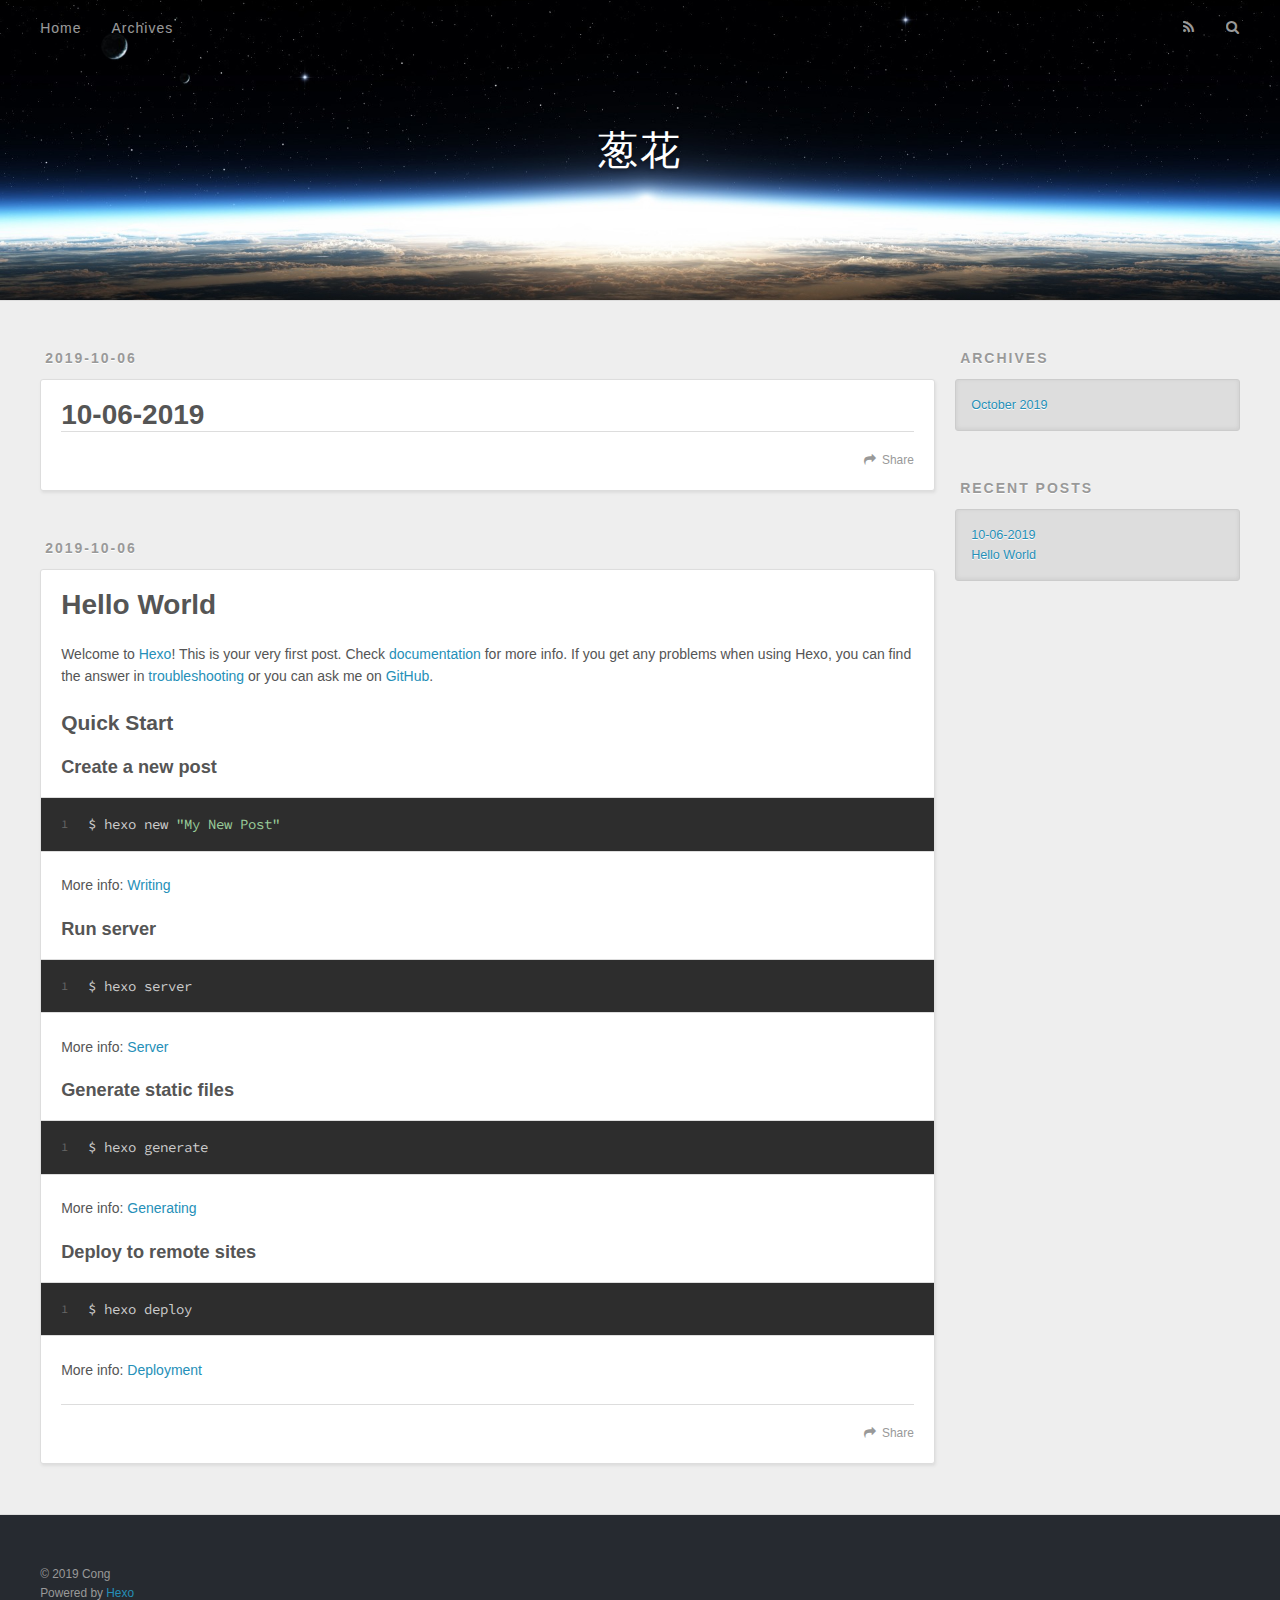
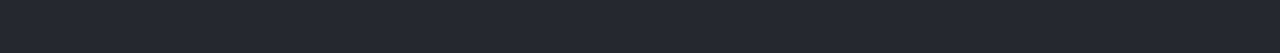
==== index.html @ 6a4afa09 "Site updated: 2019-10-10 18:28:16" ====
<!DOCTYPE html>
<html>
<head><meta name="generator" content="Hexo 3.9.0">
  <meta charset="utf-8">
  

  
  <title>葱花</title>
  <meta name="viewport" content="width=device-width, initial-scale=1, maximum-scale=1">
  <meta property="og:type" content="website">
<meta property="og:title" content="葱花">
<meta property="og:url" content="http://yoursite.com/index.html">
<meta property="og:site_name" content="葱花">
<meta property="og:locale" content="en">
<meta name="twitter:card" content="summary">
<meta name="twitter:title" content="葱花">
  
    <link rel="alternate" href="/atom.xml" title="葱花" type="application/atom+xml">
  
  
    <link rel="icon" href="/favicon.png">
  
  
    <link href="//fonts.googleapis.com/css?family=Source+Code+Pro" rel="stylesheet" type="text/css">
  
  <link rel="stylesheet" href="/css/style.css">
</head>
</html>
<body>
  <div id="container">
    <div id="wrap">
      <header id="header">
  <div id="banner"></div>
  <div id="header-outer" class="outer">
    <div id="header-title" class="inner">
      <h1 id="logo-wrap">
        <a href="/" id="logo">葱花</a>
      </h1>
      
    </div>
    <div id="header-inner" class="inner">
      <nav id="main-nav">
        <a id="main-nav-toggle" class="nav-icon"></a>
        
          <a class="main-nav-link" href="/">Home</a>
        
          <a class="main-nav-link" href="/archives">Archives</a>
        
      </nav>
      <nav id="sub-nav">
        
          <a id="nav-rss-link" class="nav-icon" href="/atom.xml" title="RSS Feed"></a>
        
        <a id="nav-search-btn" class="nav-icon" title="Search"></a>
      </nav>
      <div id="search-form-wrap">
        <form action="//google.com/search" method="get" accept-charset="UTF-8" class="search-form"><input type="search" name="q" class="search-form-input" placeholder="Search"><button type="submit" class="search-form-submit">&#xF002;</button><input type="hidden" name="sitesearch" value="http://yoursite.com"></form>
      </div>
    </div>
  </div>
</header>
      <div class="outer">
        <section id="main">
  
    <article id="post-10-06-2019" class="article article-type-post" itemscope itemprop="blogPost">
  <div class="article-meta">
    <a href="/2019/10/06/10-06-2019/" class="article-date">
  <time datetime="2019-10-07T02:16:24.000Z" itemprop="datePublished">2019-10-06</time>
</a>
    
  </div>
  <div class="article-inner">
    
    
      <header class="article-header">
        
  
    <h1 itemprop="name">
      <a class="article-title" href="/2019/10/06/10-06-2019/">10-06-2019</a>
    </h1>
  

      </header>
    
    <div class="article-entry" itemprop="articleBody">
      
        
      
    </div>
    <footer class="article-footer">
      <a data-url="http://yoursite.com/2019/10/06/10-06-2019/" data-id="ck1lgc4j80001f8723yb53deg" class="article-share-link">Share</a>
      
      
    </footer>
  </div>
  
</article>


  
    <article id="post-hello-world" class="article article-type-post" itemscope itemprop="blogPost">
  <div class="article-meta">
    <a href="/2019/10/06/hello-world/" class="article-date">
  <time datetime="2019-10-07T02:04:53.762Z" itemprop="datePublished">2019-10-06</time>
</a>
    
  </div>
  <div class="article-inner">
    
    
      <header class="article-header">
        
  
    <h1 itemprop="name">
      <a class="article-title" href="/2019/10/06/hello-world/">Hello World</a>
    </h1>
  

      </header>
    
    <div class="article-entry" itemprop="articleBody">
      
        <p>Welcome to <a href="https://hexo.io/" target="_blank" rel="noopener">Hexo</a>! This is your very first post. Check <a href="https://hexo.io/docs/" target="_blank" rel="noopener">documentation</a> for more info. If you get any problems when using Hexo, you can find the answer in <a href="https://hexo.io/docs/troubleshooting.html" target="_blank" rel="noopener">troubleshooting</a> or you can ask me on <a href="https://github.com/hexojs/hexo/issues" target="_blank" rel="noopener">GitHub</a>.</p>
<h2 id="Quick-Start"><a href="#Quick-Start" class="headerlink" title="Quick Start"></a>Quick Start</h2><h3 id="Create-a-new-post"><a href="#Create-a-new-post" class="headerlink" title="Create a new post"></a>Create a new post</h3><figure class="highlight bash"><table><tr><td class="gutter"><pre><span class="line">1</span><br></pre></td><td class="code"><pre><span class="line">$ hexo new <span class="string">"My New Post"</span></span><br></pre></td></tr></table></figure>

<p>More info: <a href="https://hexo.io/docs/writing.html" target="_blank" rel="noopener">Writing</a></p>
<h3 id="Run-server"><a href="#Run-server" class="headerlink" title="Run server"></a>Run server</h3><figure class="highlight bash"><table><tr><td class="gutter"><pre><span class="line">1</span><br></pre></td><td class="code"><pre><span class="line">$ hexo server</span><br></pre></td></tr></table></figure>

<p>More info: <a href="https://hexo.io/docs/server.html" target="_blank" rel="noopener">Server</a></p>
<h3 id="Generate-static-files"><a href="#Generate-static-files" class="headerlink" title="Generate static files"></a>Generate static files</h3><figure class="highlight bash"><table><tr><td class="gutter"><pre><span class="line">1</span><br></pre></td><td class="code"><pre><span class="line">$ hexo generate</span><br></pre></td></tr></table></figure>

<p>More info: <a href="https://hexo.io/docs/generating.html" target="_blank" rel="noopener">Generating</a></p>
<h3 id="Deploy-to-remote-sites"><a href="#Deploy-to-remote-sites" class="headerlink" title="Deploy to remote sites"></a>Deploy to remote sites</h3><figure class="highlight bash"><table><tr><td class="gutter"><pre><span class="line">1</span><br></pre></td><td class="code"><pre><span class="line">$ hexo deploy</span><br></pre></td></tr></table></figure>

<p>More info: <a href="https://hexo.io/docs/deployment.html" target="_blank" rel="noopener">Deployment</a></p>

      
    </div>
    <footer class="article-footer">
      <a data-url="http://yoursite.com/2019/10/06/hello-world/" data-id="ck1lgc4j40000f872fv61co7s" class="article-share-link">Share</a>
      
      
    </footer>
  </div>
  
</article>


  


</section>
        
          <aside id="sidebar">
  
    

  
    

  
    
  
    
  <div class="widget-wrap">
    <h3 class="widget-title">Archives</h3>
    <div class="widget">
      <ul class="archive-list"><li class="archive-list-item"><a class="archive-list-link" href="/archives/2019/10/">October 2019</a></li></ul>
    </div>
  </div>


  
    
  <div class="widget-wrap">
    <h3 class="widget-title">Recent Posts</h3>
    <div class="widget">
      <ul>
        
          <li>
            <a href="/2019/10/06/10-06-2019/">10-06-2019</a>
          </li>
        
          <li>
            <a href="/2019/10/06/hello-world/">Hello World</a>
          </li>
        
      </ul>
    </div>
  </div>

  
</aside>
        
      </div>
      <footer id="footer">
  
  <div class="outer">
    <div id="footer-info" class="inner">
      &copy; 2019 Cong<br>
      Powered by <a href="http://hexo.io/" target="_blank">Hexo</a>
    </div>
  </div>
</footer>
    </div>
    <nav id="mobile-nav">
  
    <a href="/" class="mobile-nav-link">Home</a>
  
    <a href="/archives" class="mobile-nav-link">Archives</a>
  
</nav>
    

<script src="//ajax.googleapis.com/ajax/libs/jquery/2.0.3/jquery.min.js"></script>


  <link rel="stylesheet" href="/fancybox/jquery.fancybox.css">
  <script src="/fancybox/jquery.fancybox.pack.js"></script>


<script src="/js/script.js"></script>



  </div>
</body>
</html>
---- css/style.css ----
body {
  width: 100%;
}
body:before,
body:after {
  content: "";
  display: table;
}
body:after {
  clear: both;
}
html,
body,
div,
span,
applet,
object,
iframe,
h1,
h2,
h3,
h4,
h5,
h6,
p,
blockquote,
pre,
a,
abbr,
acronym,
address,
big,
cite,
code,
del,
dfn,
em,
img,
ins,
kbd,
q,
s,
samp,
small,
strike,
strong,
sub,
sup,
tt,
var,
dl,
dt,
dd,
ol,
ul,
li,
fieldset,
form,
label,
legend,
table,
caption,
tbody,
tfoot,
thead,
tr,
th,
td {
  margin: 0;
  padding: 0;
  border: 0;
  outline: 0;
  font-weight: inherit;
  font-style: inherit;
  font-family: inherit;
  font-size: 100%;
  vertical-align: baseline;
}
body {
  line-height: 1;
  color: #000;
  background: #fff;
}
ol,
ul {
  list-style: none;
}
table {
  border-collapse: separate;
  border-spacing: 0;
  vertical-align: middle;
}
caption,
th,
td {
  text-align: left;
  font-weight: normal;
  vertical-align: middle;
}
a img {
  border: none;
}
input,
button {
  margin: 0;
  padding: 0;
}
input::-moz-focus-inner,
button::-moz-focus-inner {
  border: 0;
  padding: 0;
}
@font-face {
  font-family: FontAwesome;
  font-style: normal;
  font-weight: normal;
  src: url("fonts/fontawesome-webfont.eot?v=#4.0.3");
  src: url("fonts/fontawesome-webfont.eot?#iefix&v=#4.0.3") format("embedded-opentype"), url("fonts/fontawesome-webfont.woff?v=#4.0.3") format("woff"), url("fonts/fontawesome-webfont.ttf?v=#4.0.3") format("truetype"), url("fonts/fontawesome-webfont.svg#fontawesomeregular?v=#4.0.3") format("svg");
}
html,
body,
#container {
  height: 100%;
}
body {
  background: #eee;
  font: 14px -apple-system, BlinkMacSystemFont, "Segoe UI", "Roboto", "Oxygen", "Ubuntu", "Cantarell", "Fira Sans", "Droid Sans", "Helvetica Neue", sans-serif;
  -webkit-text-size-adjust: 100%;
}
.outer {
  max-width: 1220px;
  margin: 0 auto;
  padding: 0 20px;
}
.outer:before,
.outer:after {
  content: "";
  display: table;
}
.outer:after {
  clear: both;
}
.inner {
  display: inline;
  float: left;
  width: 98.33333333333333%;
  margin: 0 0.833333333333333%;
}
.left,
.alignleft {
  float: left;
}
.right,
.alignright {
  float: right;
}
.clear {
  clear: both;
}
#container {
  position: relative;
}
.mobile-nav-on {
  overflow: hidden;
}
#wrap {
  height: 100%;
  width: 100%;
  position: absolute;
  top: 0;
  left: 0;
  -webkit-transition: 0.2s ease-out;
  -moz-transition: 0.2s ease-out;
  -ms-transition: 0.2s ease-out;
  transition: 0.2s ease-out;
  z-index: 1;
  background: #eee;
}
.mobile-nav-on #wrap {
  left: 280px;
}
@media screen and (min-width: 768px) {
  #main {
    display: inline;
    float: left;
    width: 73.33333333333333%;
    margin: 0 0.833333333333333%;
  }
}
.article-date,
.article-category-link,
.archive-year,
.widget-title {
  text-decoration: none;
  text-transform: uppercase;
  letter-spacing: 2px;
  color: #999;
  margin-bottom: 1em;
  margin-left: 5px;
  line-height: 1em;
  text-shadow: 0 1px #fff;
  font-weight: bold;
}
.article-inner,
.archive-article-inner {
  background: #fff;
  -webkit-box-shadow: 1px 2px 3px #ddd;
  box-shadow: 1px 2px 3px #ddd;
  border: 1px solid #ddd;
  border-radius: 3px;
}
.article-entry h1,
.widget h1 {
  font-size: 2em;
}
.article-entry h2,
.widget h2 {
  font-size: 1.5em;
}
.article-entry h3,
.widget h3 {
  font-size: 1.3em;
}
.article-entry h4,
.widget h4 {
  font-size: 1.2em;
}
.article-entry h5,
.widget h5 {
  font-size: 1em;
}
.article-entry h6,
.widget h6 {
  font-size: 1em;
  color: #999;
}
.article-entry hr,
.widget hr {
  border: 1px dashed #ddd;
}
.article-entry strong,
.widget strong {
  font-weight: bold;
}
.article-entry em,
.widget em,
.article-entry cite,
.widget cite {
  font-style: italic;
}
.article-entry sup,
.widget sup,
.article-entry sub,
.widget sub {
  font-size: 0.75em;
  line-height: 0;
  position: relative;
  vertical-align: baseline;
}
.article-entry sup,
.widget sup {
  top: -0.5em;
}
.article-entry sub,
.widget sub {
  bottom: -0.2em;
}
.article-entry small,
.widget small {
  font-size: 0.85em;
}
.article-entry acronym,
.widget acronym,
.article-entry abbr,
.widget abbr {
  border-bottom: 1px dotted;
}
.article-entry ul,
.widget ul,
.article-entry ol,
.widget ol,
.article-entry dl,
.widget dl {
  margin: 0 20px;
  line-height: 1.6em;
}
.article-entry ul ul,
.widget ul ul,
.article-entry ol ul,
.widget ol ul,
.article-entry ul ol,
.widget ul ol,
.article-entry ol ol,
.widget ol ol {
  margin-top: 0;
  margin-bottom: 0;
}
.article-entry ul,
.widget ul {
  list-style: disc;
}
.article-entry ol,
.widget ol {
  list-style: decimal;
}
.article-entry dt,
.widget dt {
  font-weight: bold;
}
#header {
  height: 300px;
  position: relative;
  border-bottom: 1px solid #ddd;
}
#header:before,
#header:after {
  content: "";
  position: absolute;
  left: 0;
  right: 0;
  height: 40px;
}
#header:before {
  top: 0;
  background: -webkit-linear-gradient(rgba(0,0,0,0.2), transparent);
  background: -moz-linear-gradient(rgba(0,0,0,0.2), transparent);
  background: -ms-linear-gradient(rgba(0,0,0,0.2), transparent);
  background: linear-gradient(rgba(0,0,0,0.2), transparent);
}
#header:after {
  bottom: 0;
  background: -webkit-linear-gradient(transparent, rgba(0,0,0,0.2));
  background: -moz-linear-gradient(transparent, rgba(0,0,0,0.2));
  background: -ms-linear-gradient(transparent, rgba(0,0,0,0.2));
  background: linear-gradient(transparent, rgba(0,0,0,0.2));
}
#header-outer {
  height: 100%;
  position: relative;
}
#header-inner {
  position: relative;
  overflow: hidden;
}
#banner {
  position: absolute;
  top: 0;
  left: 0;
  width: 100%;
  height: 100%;
  background: url("images/banner.jpg") center #000;
  -webkit-background-size: cover;
  -moz-background-size: cover;
  background-size: cover;
  z-index: -1;
}
#header-title {
  text-align: center;
  height: 40px;
  position: absolute;
  top: 50%;
  left: 0;
  margin-top: -20px;
}
#logo,
#subtitle {
  text-decoration: none;
  color: #fff;
  font-weight: 300;
  text-shadow: 0 1px 4px rgba(0,0,0,0.3);
}
#logo {
  font-size: 40px;
  line-height: 40px;
  letter-spacing: 2px;
}
#subtitle {
  font-size: 16px;
  line-height: 16px;
  letter-spacing: 1px;
}
#subtitle-wrap {
  margin-top: 16px;
}
#main-nav {
  float: left;
  margin-left: -15px;
}
.nav-icon,
.main-nav-link {
  float: left;
  color: #fff;
  opacity: 0.6;
  text-decoration: none;
  text-shadow: 0 1px rgba(0,0,0,0.2);
  -webkit-transition: opacity 0.2s;
  -moz-transition: opacity 0.2s;
  -ms-transition: opacity 0.2s;
  transition: opacity 0.2s;
  display: block;
  padding: 20px 15px;
}
.nav-icon:hover,
.main-nav-link:hover {
  opacity: 1;
}
.nav-icon {
  font-family: FontAwesome;
  text-align: center;
  font-size: 14px;
  width: 14px;
  height: 14px;
  padding: 20px 15px;
  position: relative;
  cursor: pointer;
}
.main-nav-link {
  font-weight: 300;
  letter-spacing: 1px;
}
@media screen and (max-width: 479px) {
  .main-nav-link {
    display: none;
  }
}
#main-nav-toggle {
  display: none;
}
#main-nav-toggle:before {
  content: "\f0c9";
}
@media screen and (max-width: 479px) {
  #main-nav-toggle {
    display: block;
  }
}
#sub-nav {
  float: right;
  margin-right: -15px;
}
#nav-rss-link:before {
  content: "\f09e";
}
#nav-search-btn:before {
  content: "\f002";
}
#search-form-wrap {
  position: absolute;
  top: 15px;
  width: 150px;
  height: 30px;
  right: -150px;
  opacity: 0;
  -webkit-transition: 0.2s ease-out;
  -moz-transition: 0.2s ease-out;
  -ms-transition: 0.2s ease-out;
  transition: 0.2s ease-out;
}
#search-form-wrap.on {
  opacity: 1;
  right: 0;
}
@media screen and (max-width: 479px) {
  #search-form-wrap {
    width: 100%;
    right: -100%;
  }
}
.search-form {
  position: absolute;
  top: 0;
  left: 0;
  right: 0;
  background: #fff;
  padding: 5px 15px;
  border-radius: 15px;
  -webkit-box-shadow: 0 0 10px rgba(0,0,0,0.3);
  box-shadow: 0 0 10px rgba(0,0,0,0.3);
}
.search-form-input {
  border: none;
  background: none;
  color: #555;
  width: 100%;
  font: 13px -apple-system, BlinkMacSystemFont, "Segoe UI", "Roboto", "Oxygen", "Ubuntu", "Cantarell", "Fira Sans", "Droid Sans", "Helvetica Neue", sans-serif;
  outline: none;
}
.search-form-input::-webkit-search-results-decoration,
.search-form-input::-webkit-search-cancel-button {
  -webkit-appearance: none;
}
.search-form-submit {
  position: absolute;
  top: 50%;
  right: 10px;
  margin-top: -7px;
  font: 13px FontAwesome;
  border: none;
  background: none;
  color: #bbb;
  cursor: pointer;
}
.search-form-submit:hover,
.search-form-submit:focus {
  color: #777;
}
.article {
  margin: 50px 0;
}
.article-inner {
  overflow: hidden;
}
.article-meta:before,
.article-meta:after {
  content: "";
  display: table;
}
.article-meta:after {
  clear: both;
}
.article-date {
  float: left;
}
.article-category {
  float: left;
  line-height: 1em;
  color: #ccc;
  text-shadow: 0 1px #fff;
  margin-left: 8px;
}
.article-category:before {
  content: "\2022";
}
.article-category-link {
  margin: 0 12px 1em;
}
.article-header {
  padding: 20px 20px 0;
}
.article-title {
  text-decoration: none;
  font-size: 2em;
  font-weight: bold;
  color: #555;
  line-height: 1.1em;
  -webkit-transition: color 0.2s;
  -moz-transition: color 0.2s;
  -ms-transition: color 0.2s;
  transition: color 0.2s;
}
a.article-title:hover {
  color: #258fb8;
}
.article-entry {
  color: #555;
  padding: 0 20px;
}
.article-entry:before,
.article-entry:after {
  content: "";
  display: table;
}
.article-entry:after {
  clear: both;
}
.article-entry p,
.article-entry table {
  line-height: 1.6em;
  margin: 1.6em 0;
}
.article-entry h1,
.article-entry h2,
.article-entry h3,
.article-entry h4,
.article-entry h5,
.article-entry h6 {
  font-weight: bold;
}
.article-entry h1,
.article-entry h2,
.article-entry h3,
.article-entry h4,
.article-entry h5,
.article-entry h6 {
  line-height: 1.1em;
  margin: 1.1em 0;
}
.article-entry a {
  color: #258fb8;
  text-decoration: none;
}
.article-entry a:hover {
  text-decoration: underline;
}
.article-entry ul,
.article-entry ol,
.article-entry dl {
  margin-top: 1.6em;
  margin-bottom: 1.6em;
}
.article-entry img,
.article-entry video {
  max-width: 100%;
  height: auto;
  display: block;
  margin: auto;
}
.article-entry iframe {
  border: none;
}
.article-entry table {
  width: 100%;
  border-collapse: collapse;
  border-spacing: 0;
}
.article-entry th {
  font-weight: bold;
  border-bottom: 3px solid #ddd;
  padding-bottom: 0.5em;
}
.article-entry td {
  border-bottom: 1px solid #ddd;
  padding: 10px 0;
}
.article-entry blockquote {
  font-family: Georgia, "Times New Roman", serif;
  font-size: 1.4em;
  margin: 1.6em 20px;
  text-align: center;
}
.article-entry blockquote footer {
  font-size: 14px;
  margin: 1.6em 0;
  font-family: -apple-system, BlinkMacSystemFont, "Segoe UI", "Roboto", "Oxygen", "Ubuntu", "Cantarell", "Fira Sans", "Droid Sans", "Helvetica Neue", sans-serif;
}
.article-entry blockquote footer cite:before {
  content: "—";
  padding: 0 0.5em;
}
.article-entry .pullquote {
  text-align: left;
  width: 45%;
  margin: 0;
}
.article-entry .pullquote.left {
  margin-left: 0.5em;
  margin-right: 1em;
}
.article-entry .pullquote.right {
  margin-right: 0.5em;
  margin-left: 1em;
}
.article-entry .caption {
  color: #999;
  display: block;
  font-size: 0.9em;
  margin-top: 0.5em;
  position: relative;
  text-align: center;
}
.article-entry .video-container {
  position: relative;
  padding-top: 56.25%;
  height: 0;
  overflow: hidden;
}
.article-entry .video-container iframe,
.article-entry .video-container object,
.article-entry .video-container embed {
  position: absolute;
  top: 0;
  left: 0;
  width: 100%;
  height: 100%;
  margin-top: 0;
}
.article-more-link a {
  display: inline-block;
  line-height: 1em;
  padding: 6px 15px;
  border-radius: 15px;
  background: #eee;
  color: #999;
  text-shadow: 0 1px #fff;
  text-decoration: none;
}
.article-more-link a:hover {
  background: #258fb8;
  color: #fff;
  text-decoration: none;
  text-shadow: 0 1px #1e7293;
}
.article-footer {
  font-size: 0.85em;
  line-height: 1.6em;
  border-top: 1px solid #ddd;
  padding-top: 1.6em;
  margin: 0 20px 20px;
}
.article-footer:before,
.article-footer:after {
  content: "";
  display: table;
}
.article-footer:after {
  clear: both;
}
.article-footer a {
  color: #999;
  text-decoration: none;
}
.article-footer a:hover {
  color: #555;
}
.article-tag-list-item {
  float: left;
  margin-right: 10px;
}
.article-tag-list-link:before {
  content: "#";
}
.article-comment-link {
  float: right;
}
.article-comment-link:before {
  content: "\f075";
  font-family: FontAwesome;
  padding-right: 8px;
}
.article-share-link {
  cursor: pointer;
  float: right;
  margin-left: 20px;
}
.article-share-link:before {
  content: "\f064";
  font-family: FontAwesome;
  padding-right: 6px;
}
#article-nav {
  position: relative;
}
#article-nav:before,
#article-nav:after {
  content: "";
  display: table;
}
#article-nav:after {
  clear: both;
}
@media screen and (min-width: 768px) {
  #article-nav {
    margin: 50px 0;
  }
  #article-nav:before {
    width: 8px;
    height: 8px;
    position: absolute;
    top: 50%;
    left: 50%;
    margin-top: -4px;
    margin-left: -4px;
    content: "";
    border-radius: 50%;
    background: #ddd;
    -webkit-box-shadow: 0 1px 2px #fff;
    box-shadow: 0 1px 2px #fff;
  }
}
.article-nav-link-wrap {
  text-decoration: none;
  text-shadow: 0 1px #fff;
  color: #999;
  -webkit-box-sizing: border-box;
  -moz-box-sizing: border-box;
  box-sizing: border-box;
  margin-top: 50px;
  text-align: center;
  display: block;
}
.article-nav-link-wrap:hover {
  color: #555;
}
@media screen and (min-width: 768px) {
  .article-nav-link-wrap {
    width: 50%;
    margin-top: 0;
  }
}
@media screen and (min-width: 768px) {
  #article-nav-newer {
    float: left;
    text-align: right;
    padding-right: 20px;
  }
}
@media screen and (min-width: 768px) {
  #article-nav-older {
    float: right;
    text-align: left;
    padding-left: 20px;
  }
}
.article-nav-caption {
  text-transform: uppercase;
  letter-spacing: 2px;
  color: #ddd;
  line-height: 1em;
  font-weight: bold;
}
#article-nav-newer .article-nav-caption {
  margin-right: -2px;
}
.article-nav-title {
  font-size: 0.85em;
  line-height: 1.6em;
  margin-top: 0.5em;
}
.article-share-box {
  position: absolute;
  display: none;
  background: #fff;
  -webkit-box-shadow: 1px 2px 10px rgba(0,0,0,0.2);
  box-shadow: 1px 2px 10px rgba(0,0,0,0.2);
  border-radius: 3px;
  margin-left: -145px;
  overflow: hidden;
  z-index: 1;
}
.article-share-box.on {
  display: block;
}
.article-share-input {
  width: 100%;
  background: none;
  -webkit-box-sizing: border-box;
  -moz-box-sizing: border-box;
  box-sizing: border-box;
  font: 14px -apple-system, BlinkMacSystemFont, "Segoe UI", "Roboto", "Oxygen", "Ubuntu", "Cantarell", "Fira Sans", "Droid Sans", "Helvetica Neue", sans-serif;
  padding: 0 15px;
  color: #555;
  outline: none;
  border: 1px solid #ddd;
  border-radius: 3px 3px 0 0;
  height: 36px;
  line-height: 36px;
}
.article-share-links {
  background: #eee;
}
.article-share-links:before,
.article-share-links:after {
  content: "";
  display: table;
}
.article-share-links:after {
  clear: both;
}
.article-share-twitter,
.article-share-facebook,
.article-share-pinterest,
.article-share-google {
  width: 50px;
  height: 36px;
  display: block;
  float: left;
  position: relative;
  color: #999;
  text-shadow: 0 1px #fff;
}
.article-share-twitter:before,
.article-share-facebook:before,
.article-share-pinterest:before,
.article-share-google:before {
  font-size: 20px;
  font-family: FontAwesome;
  width: 20px;
  height: 20px;
  position: absolute;
  top: 50%;
  left: 50%;
  margin-top: -10px;
  margin-left: -10px;
  text-align: center;
}
.article-share-twitter:hover,
.article-share-facebook:hover,
.article-share-pinterest:hover,
.article-share-google:hover {
  color: #fff;
}
.article-share-twitter:before {
  content: "\f099";
}
.article-share-twitter:hover {
  background: #00aced;
  text-shadow: 0 1px #008abe;
}
.article-share-facebook:before {
  content: "\f09a";
}
.article-share-facebook:hover {
  background: #3b5998;
  text-shadow: 0 1px #2f477a;
}
.article-share-pinterest:before {
  content: "\f0d2";
}
.article-share-pinterest:hover {
  background: #cb2027;
  text-shadow: 0 1px #a21a1f;
}
.article-share-google:before {
  content: "\f0d5";
}
.article-share-google:hover {
  background: #dd4b39;
  text-shadow: 0 1px #be3221;
}
.article-gallery {
  background: #000;
  position: relative;
}
.article-gallery-photos {
  position: relative;
  overflow: hidden;
}
.article-gallery-img {
  display: none;
  max-width: 100%;
}
.article-gallery-img:first-child {
  display: block;
}
.article-gallery-img.loaded {
  position: absolute;
  display: block;
}
.article-gallery-img img {
  display: block;
  max-width: 100%;
  margin: 0 auto;
}
#comments {
  background: #fff;
  -webkit-box-shadow: 1px 2px 3px #ddd;
  box-shadow: 1px 2px 3px #ddd;
  padding: 20px;
  border: 1px solid #ddd;
  border-radius: 3px;
  margin: 50px 0;
}
#comments a {
  color: #258fb8;
}
.archives-wrap {
  margin: 50px 0;
}
.archives:before,
.archives:after {
  content: "";
  display: table;
}
.archives:after {
  clear: both;
}
.archive-year-wrap {
  margin-bottom: 1em;
}
.archives {
  -webkit-column-gap: 10px;
  -moz-column-gap: 10px;
  column-gap: 10px;
}
@media screen and (min-width: 480px) and (max-width: 767px) {
  .archives {
    -webkit-column-count: 2;
    -moz-column-count: 2;
    column-count: 2;
  }
}
@media screen and (min-width: 768px) {
  .archives {
    -webkit-column-count: 3;
    -moz-column-count: 3;
    column-count: 3;
  }
}
.archive-article {
  -webkit-column-break-inside: avoid;
  page-break-inside: avoid;
  overflow: hidden;
  break-inside: avoid-column;
}
.archive-article-inner {
  padding: 10px;
  margin-bottom: 15px;
}
.archive-article-title {
  text-decoration: none;
  font-weight: bold;
  color: #555;
  -webkit-transition: color 0.2s;
  -moz-transition: color 0.2s;
  -ms-transition: color 0.2s;
  transition: color 0.2s;
  line-height: 1.6em;
}
.archive-article-title:hover {
  color: #258fb8;
}
.archive-article-footer {
  margin-top: 1em;
}
.archive-article-date {
  color: #999;
  text-decoration: none;
  font-size: 0.85em;
  line-height: 1em;
  margin-bottom: 0.5em;
  display: block;
}
#page-nav {
  margin: 50px auto;
  background: #fff;
  -webkit-box-shadow: 1px 2px 3px #ddd;
  box-shadow: 1px 2px 3px #ddd;
  border: 1px solid #ddd;
  border-radius: 3px;
  text-align: center;
  color: #999;
  overflow: hidden;
}
#page-nav:before,
#page-nav:after {
  content: "";
  display: table;
}
#page-nav:after {
  clear: both;
}
#page-nav a,
#page-nav span {
  padding: 10px 20px;
  line-height: 1;
  height: 2ex;
}
#page-nav a {
  color: #999;
  text-decoration: none;
}
#page-nav a:hover {
  background: #999;
  color: #fff;
}
#page-nav .prev {
  float: left;
}
#page-nav .next {
  float: right;
}
#page-nav .page-number {
  display: inline-block;
}
@media screen and (max-width: 479px) {
  #page-nav .page-number {
    display: none;
  }
}
#page-nav .current {
  color: #555;
  font-weight: bold;
}
#page-nav .space {
  color: #ddd;
}
#footer {
  background: #262a30;
  padding: 50px 0;
  border-top: 1px solid #ddd;
  color: #999;
}
#footer a {
  color: #258fb8;
  text-decoration: none;
}
#footer a:hover {
  text-decoration: underline;
}
#footer-info {
  line-height: 1.6em;
  font-size: 0.85em;
}
.article-entry pre,
.article-entry .highlight {
  background: #2d2d2d;
  margin: 0 -20px;
  padding: 15px 20px;
  border-style: solid;
  border-color: #ddd;
  border-width: 1px 0;
  overflow: auto;
  color: #ccc;
  line-height: 22.400000000000002px;
}
.article-entry .highlight .gutter pre,
.article-entry .gist .gist-file .gist-data .line-numbers {
  color: #666;
  font-size: 0.85em;
}
.article-entry pre,
.article-entry code {
  font-family: "Source Code Pro", Consolas, Monaco, Menlo, Consolas, monospace;
}
.article-entry code {
  background: #eee;
  text-shadow: 0 1px #fff;
  padding: 0 0.3em;
}
.article-entry pre code {
  background: none;
  text-shadow: none;
  padding: 0;
}
.article-entry .highlight pre {
  border: none;
  margin: 0;
  padding: 0;
}
.article-entry .highlight table {
  margin: 0;
  width: auto;
}
.article-entry .highlight td {
  border: none;
  padding: 0;
}
.article-entry .highlight figcaption {
  font-size: 0.85em;
  color: #999;
  line-height: 1em;
  margin-bottom: 1em;
}
.article-entry .highlight figcaption:before,
.article-entry .highlight figcaption:after {
  content: "";
  display: table;
}
.article-entry .highlight figcaption:after {
  clear: both;
}
.article-entry .highlight figcaption a {
  float: right;
}
.article-entry .highlight .gutter pre {
  text-align: right;
  padding-right: 20px;
}
.article-entry .highlight .line {
  height: 22.400000000000002px;
}
.article-entry .highlight .line.marked {
  background: #515151;
}
.article-entry .gist {
  margin: 0 -20px;
  border-style: solid;
  border-color: #ddd;
  border-width: 1px 0;
  background: #2d2d2d;
  padding: 15px 20px 15px 0;
}
.article-entry .gist .gist-file {
  border: none;
  font-family: "Source Code Pro", Consolas, Monaco, Menlo, Consolas, monospace;
  margin: 0;
}
.article-entry .gist .gist-file .gist-data {
  background: none;
  border: none;
}
.article-entry .gist .gist-file .gist-data .line-numbers {
  background: none;
  border: none;
  padding: 0 20px 0 0;
}
.article-entry .gist .gist-file .gist-data .line-data {
  padding: 0 !important;
}
.article-entry .gist .gist-file .highlight {
  margin: 0;
  padding: 0;
  border: none;
}
.article-entry .gist .gist-file .gist-meta {
  background: #2d2d2d;
  color: #999;
  font: 0.85em -apple-system, BlinkMacSystemFont, "Segoe UI", "Roboto", "Oxygen", "Ubuntu", "Cantarell", "Fira Sans", "Droid Sans", "Helvetica Neue", sans-serif;
  text-shadow: 0 0;
  padding: 0;
  margin-top: 1em;
  margin-left: 20px;
}
.article-entry .gist .gist-file .gist-meta a {
  color: #258fb8;
  font-weight: normal;
}
.article-entry .gist .gist-file .gist-meta a:hover {
  text-decoration: underline;
}
pre .comment,
pre .title {
  color: #999;
}
pre .variable,
pre .attribute,
pre .tag,
pre .regexp,
pre .ruby .constant,
pre .xml .tag .title,
pre .xml .pi,
pre .xml .doctype,
pre .html .doctype,
pre .css .id,
pre .css .class,
pre .css .pseudo {
  color: #f2777a;
}
pre .number,
pre .preprocessor,
pre .built_in,
pre .literal,
pre .params,
pre .constant {
  color: #f99157;
}
pre .class,
pre .ruby .class .title,
pre .css .rules .attribute {
  color: #9c9;
}
pre .string,
pre .value,
pre .inheritance,
pre .header,
pre .ruby .symbol,
pre .xml .cdata {
  color: #9c9;
}
pre .css .hexcolor {
  color: #6cc;
}
pre .function,
pre .python .decorator,
pre .python .title,
pre .ruby .function .title,
pre .ruby .title .keyword,
pre .perl .sub,
pre .javascript .title,
pre .coffeescript .title {
  color: #69c;
}
pre .keyword,
pre .javascript .function {
  color: #c9c;
}
@media screen and (max-width: 479px) {
  #mobile-nav {
    position: absolute;
    top: 0;
    left: 0;
    width: 280px;
    height: 100%;
    background: #191919;
    border-right: 1px solid #fff;
  }
}
@media screen and (max-width: 479px) {
  .mobile-nav-link {
    display: block;
    color: #999;
    text-decoration: none;
    padding: 15px 20px;
    font-weight: bold;
  }
  .mobile-nav-link:hover {
    color: #fff;
  }
}
@media screen and (min-width: 768px) {
  #sidebar {
    display: inline;
    float: left;
    width: 23.333333333333332%;
    margin: 0 0.833333333333333%;
  }
}
.widget-wrap {
  margin: 50px 0;
}
.widget {
  color: #777;
  text-shadow: 0 1px #fff;
  background: #ddd;
  -webkit-box-shadow: 0 -1px 4px #ccc inset;
  box-shadow: 0 -1px 4px #ccc inset;
  border: 1px solid #ccc;
  padding: 15px;
  border-radius: 3px;
}
.widget a {
  color: #258fb8;
  text-decoration: none;
}
.widget a:hover {
  text-decoration: underline;
}
.widget ul ul,
.widget ol ul,
.widget dl ul,
.widget ul ol,
.widget ol ol,
.widget dl ol,
.widget ul dl,
.widget ol dl,
.widget dl dl {
  margin-left: 15px;
  list-style: disc;
}
.widget {
  line-height: 1.6em;
  word-wrap: break-word;
  font-size: 0.9em;
}
.widget ul,
.widget ol {
  list-style: none;
  margin: 0;
}
.widget ul ul,
.widget ol ul,
.widget ul ol,
.widget ol ol {
  margin: 0 20px;
}
.widget ul ul,
.widget ol ul {
  list-style: disc;
}
.widget ul ol,
.widget ol ol {
  list-style: decimal;
}
.category-list-count,
.tag-list-count,
.archive-list-count {
  padding-left: 5px;
  color: #999;
  font-size: 0.85em;
}
.category-list-count:before,
.tag-list-count:before,
.archive-list-count:before {
  content: "(";
}
.category-list-count:after,
.tag-list-count:after,
.archive-list-count:after {
  content: ")";
}
.tagcloud a {
  margin-right: 5px;
  display: inline-block;
}
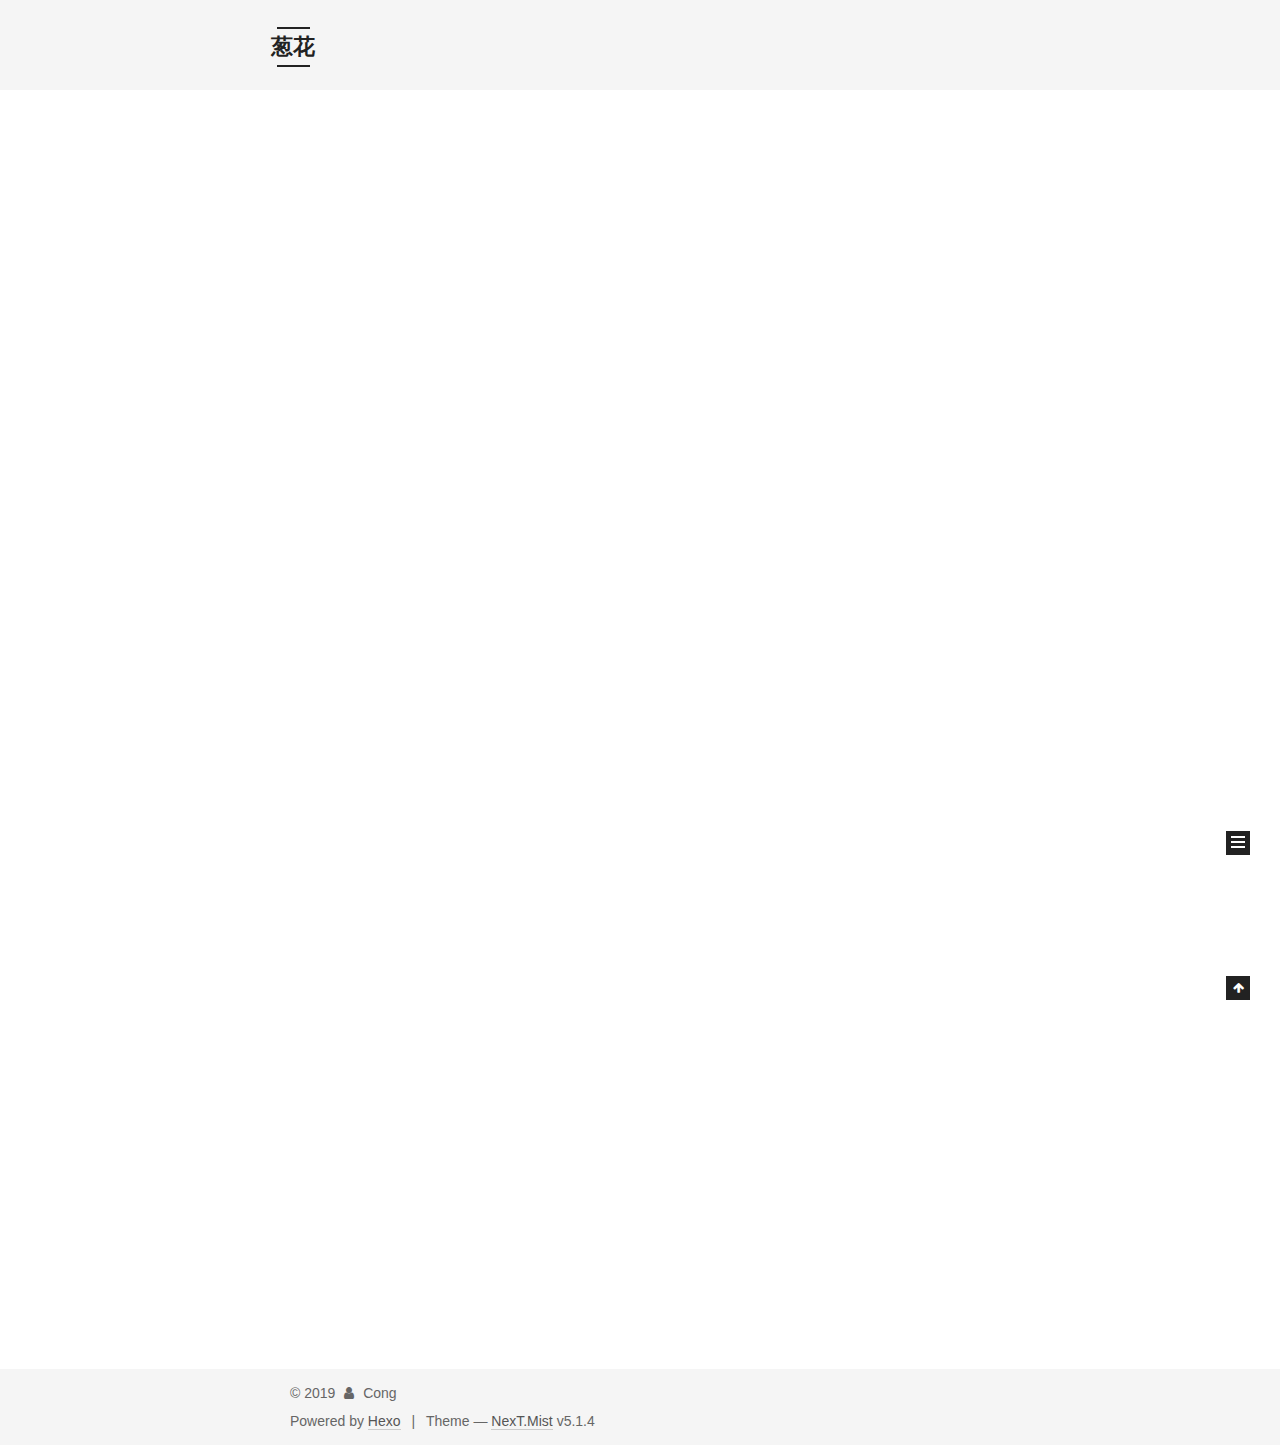
==== commit 8b7af504: "Site updated: 2019-10-10 18:37:48" ====
--- a/index.html
+++ b/index.html
@@ -1,228 +1,739 @@
 <!DOCTYPE html>
-<html>
+
+
+
+  
+
+
+<html class="theme-next mist use-motion" lang="en">
 <head><meta name="generator" content="Hexo 3.9.0">
-  <meta charset="utf-8">
-  
-
-  
-  <title>葱花</title>
-  <meta name="viewport" content="width=device-width, initial-scale=1, maximum-scale=1">
-  <meta property="og:type" content="website">
+  <meta charset="UTF-8">
+<meta http-equiv="X-UA-Compatible" content="IE=edge">
+<meta name="viewport" content="width=device-width, initial-scale=1, maximum-scale=1">
+<meta name="theme-color" content="#222">
+
+
+
+
+
+
+
+
+
+<meta http-equiv="Cache-Control" content="no-transform">
+<meta http-equiv="Cache-Control" content="no-siteapp">
+
+
+
+
+
+
+
+
+
+
+
+
+
+
+
+
+  
+  
+  <link href="/lib/fancybox/source/jquery.fancybox.css?v=2.1.5" rel="stylesheet" type="text/css">
+
+
+
+
+
+
+
+<link href="/lib/font-awesome/css/font-awesome.min.css?v=4.6.2" rel="stylesheet" type="text/css">
+
+<link href="/css/main.css?v=5.1.4" rel="stylesheet" type="text/css">
+
+
+  <link rel="apple-touch-icon" sizes="180x180" href="/images/apple-touch-icon-next.png?v=5.1.4">
+
+
+  <link rel="icon" type="image/png" sizes="32x32" href="/images/favicon-32x32-next.png?v=5.1.4">
+
+
+  <link rel="icon" type="image/png" sizes="16x16" href="/images/favicon-16x16-next.png?v=5.1.4">
+
+
+  <link rel="mask-icon" href="/images/logo.svg?v=5.1.4" color="#222">
+
+
+
+
+
+  <meta name="keywords" content="Hexo, NexT">
+
+
+
+
+
+
+
+
+
+
+<meta property="og:type" content="website">
 <meta property="og:title" content="葱花">
 <meta property="og:url" content="http://yoursite.com/index.html">
 <meta property="og:site_name" content="葱花">
 <meta property="og:locale" content="en">
 <meta name="twitter:card" content="summary">
 <meta name="twitter:title" content="葱花">
-  
-    <link rel="alternate" href="/atom.xml" title="葱花" type="application/atom+xml">
-  
-  
-    <link rel="icon" href="/favicon.png">
-  
-  
-    <link href="//fonts.googleapis.com/css?family=Source+Code+Pro" rel="stylesheet" type="text/css">
-  
-  <link rel="stylesheet" href="/css/style.css">
+
+
+
+<script type="text/javascript" id="hexo.configurations">
+  var NexT = window.NexT || {};
+  var CONFIG = {
+    root: '/',
+    scheme: 'Mist',
+    version: '5.1.4',
+    sidebar: {"position":"left","display":"post","offset":12,"b2t":false,"scrollpercent":false,"onmobile":false},
+    fancybox: true,
+    tabs: true,
+    motion: {"enable":true,"async":false,"transition":{"post_block":"fadeIn","post_header":"slideDownIn","post_body":"slideDownIn","coll_header":"slideLeftIn","sidebar":"slideUpIn"}},
+    duoshuo: {
+      userId: '0',
+      author: 'Author'
+    },
+    algolia: {
+      applicationID: '',
+      apiKey: '',
+      indexName: '',
+      hits: {"per_page":10},
+      labels: {"input_placeholder":"Search for Posts","hits_empty":"We didn't find any results for the search: ${query}","hits_stats":"${hits} results found in ${time} ms"}
+    }
+  };
+</script>
+
+
+
+  <link rel="canonical" href="http://yoursite.com/">
+
+
+
+
+
+  <title>葱花</title>
+  
+
+
+
+
+
+
+
+
 </head>
-</html>
-<body>
-  <div id="container">
-    <div id="wrap">
-      <header id="header">
-  <div id="banner"></div>
-  <div id="header-outer" class="outer">
-    <div id="header-title" class="inner">
-      <h1 id="logo-wrap">
-        <a href="/" id="logo">葱花</a>
-      </h1>
-      
+
+<body itemscope itemtype="http://schema.org/WebPage" lang="en">
+
+  
+  
+    
+  
+
+  <div class="container sidebar-position-left 
+  page-home">
+    <div class="headband"></div>
+
+    <header id="header" class="header" itemscope itemtype="http://schema.org/WPHeader">
+      <div class="header-inner"><div class="site-brand-wrapper">
+  <div class="site-meta ">
+    
+
+    <div class="custom-logo-site-title">
+      <a href="/" class="brand" rel="start">
+        <span class="logo-line-before"><i></i></span>
+        <span class="site-title">葱花</span>
+        <span class="logo-line-after"><i></i></span>
+      </a>
     </div>
-    <div id="header-inner" class="inner">
-      <nav id="main-nav">
-        <a id="main-nav-toggle" class="nav-icon"></a>
-        
-          <a class="main-nav-link" href="/">Home</a>
-        
-          <a class="main-nav-link" href="/archives">Archives</a>
-        
-      </nav>
-      <nav id="sub-nav">
-        
-          <a id="nav-rss-link" class="nav-icon" href="/atom.xml" title="RSS Feed"></a>
-        
-        <a id="nav-search-btn" class="nav-icon" title="Search"></a>
-      </nav>
-      <div id="search-form-wrap">
-        <form action="//google.com/search" method="get" accept-charset="UTF-8" class="search-form"><input type="search" name="q" class="search-form-input" placeholder="Search"><button type="submit" class="search-form-submit">&#xF002;</button><input type="hidden" name="sitesearch" value="http://yoursite.com"></form>
-      </div>
+      
+        <p class="site-subtitle"></p>
+      
+  </div>
+
+  <div class="site-nav-toggle">
+    <button>
+      <span class="btn-bar"></span>
+      <span class="btn-bar"></span>
+      <span class="btn-bar"></span>
+    </button>
+  </div>
+</div>
+
+<nav class="site-nav">
+  
+
+  
+    <ul id="menu" class="menu">
+      
+        
+        <li class="menu-item menu-item-home">
+          <a href="/" rel="section">
+            
+              <i class="menu-item-icon fa fa-fw fa-home"></i> <br>
+            
+            Home
+          </a>
+        </li>
+      
+        
+        <li class="menu-item menu-item-archives">
+          <a href="/archives/" rel="section">
+            
+              <i class="menu-item-icon fa fa-fw fa-archive"></i> <br>
+            
+            Archives
+          </a>
+        </li>
+      
+
+      
+    </ul>
+  
+
+  
+</nav>
+
+
+
+ </div>
+    </header>
+
+    <main id="main" class="main">
+      <div class="main-inner">
+        <div class="content-wrap">
+          <div id="content" class="content">
+            
+  <section id="posts" class="posts-expand">
+    
+      
+
+  
+
+  
+  
+  
+
+  <article class="post post-type-normal" itemscope itemtype="http://schema.org/Article">
+  
+  
+  
+  <div class="post-block">
+    <link itemprop="mainEntityOfPage" href="http://yoursite.com/2019/10/06/10-06-2019/">
+
+    <span hidden itemprop="author" itemscope itemtype="http://schema.org/Person">
+      <meta itemprop="name" content="Cong">
+      <meta itemprop="description" content>
+      <meta itemprop="image" content="/images/avatar.gif">
+    </span>
+
+    <span hidden itemprop="publisher" itemscope itemtype="http://schema.org/Organization">
+      <meta itemprop="name" content="葱花">
+    </span>
+
+    
+      <header class="post-header">
+
+        
+        
+          <h1 class="post-title" itemprop="name headline">
+                
+                <a class="post-title-link" href="/2019/10/06/10-06-2019/" itemprop="url">10-06-2019</a></h1>
+        
+
+        <div class="post-meta">
+          <span class="post-time">
+            
+              <span class="post-meta-item-icon">
+                <i class="fa fa-calendar-o"></i>
+              </span>
+              
+                <span class="post-meta-item-text">Posted on</span>
+              
+              <time title="Post created" itemprop="dateCreated datePublished" datetime="2019-10-06T19:16:24-07:00">
+                2019-10-06
+              </time>
+            
+
+            
+
+            
+          </span>
+
+          
+
+          
+            
+          
+
+          
+          
+
+          
+
+          
+
+          
+
+        </div>
+      </header>
+    
+
+    
+    
+    
+    <div class="post-body" itemprop="articleBody">
+
+      
+      
+
+      
+        
+          
+            
+          
+        
+      
+    </div>
+    
+    
+    
+
+    
+
+    
+
+    
+
+    <footer class="post-footer">
+      
+
+      
+
+      
+
+      
+      
+        <div class="post-eof"></div>
+      
+    </footer>
+  </div>
+  
+  
+  
+  </article>
+
+
+    
+      
+
+  
+
+  
+  
+  
+
+  <article class="post post-type-normal" itemscope itemtype="http://schema.org/Article">
+  
+  
+  
+  <div class="post-block">
+    <link itemprop="mainEntityOfPage" href="http://yoursite.com/2019/10/06/hello-world/">
+
+    <span hidden itemprop="author" itemscope itemtype="http://schema.org/Person">
+      <meta itemprop="name" content="Cong">
+      <meta itemprop="description" content>
+      <meta itemprop="image" content="/images/avatar.gif">
+    </span>
+
+    <span hidden itemprop="publisher" itemscope itemtype="http://schema.org/Organization">
+      <meta itemprop="name" content="葱花">
+    </span>
+
+    
+      <header class="post-header">
+
+        
+        
+          <h1 class="post-title" itemprop="name headline">
+                
+                <a class="post-title-link" href="/2019/10/06/hello-world/" itemprop="url">Hello World</a></h1>
+        
+
+        <div class="post-meta">
+          <span class="post-time">
+            
+              <span class="post-meta-item-icon">
+                <i class="fa fa-calendar-o"></i>
+              </span>
+              
+                <span class="post-meta-item-text">Posted on</span>
+              
+              <time title="Post created" itemprop="dateCreated datePublished" datetime="2019-10-06T19:04:53-07:00">
+                2019-10-06
+              </time>
+            
+
+            
+
+            
+          </span>
+
+          
+
+          
+            
+          
+
+          
+          
+
+          
+
+          
+
+          
+
+        </div>
+      </header>
+    
+
+    
+    
+    
+    <div class="post-body" itemprop="articleBody">
+
+      
+      
+
+      
+        
+          
+            <p>Welcome to <a href="https://hexo.io/" target="_blank" rel="noopener">Hexo</a>! This is your very first post. Check <a href="https://hexo.io/docs/" target="_blank" rel="noopener">documentation</a> for more info. If you get any problems when using Hexo, you can find the answer in <a href="https://hexo.io/docs/troubleshooting.html" target="_blank" rel="noopener">troubleshooting</a> or you can ask me on <a href="https://github.com/hexojs/hexo/issues" target="_blank" rel="noopener">GitHub</a>.</p>
+<h2 id="Quick-Start"><a href="#Quick-Start" class="headerlink" title="Quick Start"></a>Quick Start</h2><h3 id="Create-a-new-post"><a href="#Create-a-new-post" class="headerlink" title="Create a new post"></a>Create a new post</h3><figure class="highlight bash"><table><tr><td class="gutter"><pre><span class="line">1</span><br></pre></td><td class="code"><pre><span class="line">$ hexo new <span class="string">"My New Post"</span></span><br></pre></td></tr></table></figure>
+
+<p>More info: <a href="https://hexo.io/docs/writing.html" target="_blank" rel="noopener">Writing</a></p>
+<h3 id="Run-server"><a href="#Run-server" class="headerlink" title="Run server"></a>Run server</h3><figure class="highlight bash"><table><tr><td class="gutter"><pre><span class="line">1</span><br></pre></td><td class="code"><pre><span class="line">$ hexo server</span><br></pre></td></tr></table></figure>
+
+<p>More info: <a href="https://hexo.io/docs/server.html" target="_blank" rel="noopener">Server</a></p>
+<h3 id="Generate-static-files"><a href="#Generate-static-files" class="headerlink" title="Generate static files"></a>Generate static files</h3><figure class="highlight bash"><table><tr><td class="gutter"><pre><span class="line">1</span><br></pre></td><td class="code"><pre><span class="line">$ hexo generate</span><br></pre></td></tr></table></figure>
+
+<p>More info: <a href="https://hexo.io/docs/generating.html" target="_blank" rel="noopener">Generating</a></p>
+<h3 id="Deploy-to-remote-sites"><a href="#Deploy-to-remote-sites" class="headerlink" title="Deploy to remote sites"></a>Deploy to remote sites</h3><figure class="highlight bash"><table><tr><td class="gutter"><pre><span class="line">1</span><br></pre></td><td class="code"><pre><span class="line">$ hexo deploy</span><br></pre></td></tr></table></figure>
+
+<p>More info: <a href="https://hexo.io/docs/deployment.html" target="_blank" rel="noopener">Deployment</a></p>
+
+          
+        
+      
+    </div>
+    
+    
+    
+
+    
+
+    
+
+    
+
+    <footer class="post-footer">
+      
+
+      
+
+      
+
+      
+      
+        <div class="post-eof"></div>
+      
+    </footer>
+  </div>
+  
+  
+  
+  </article>
+
+
+    
+  </section>
+
+  
+
+
+          </div>
+          
+
+
+          
+
+        </div>
+        
+          
+  
+  <div class="sidebar-toggle">
+    <div class="sidebar-toggle-line-wrap">
+      <span class="sidebar-toggle-line sidebar-toggle-line-first"></span>
+      <span class="sidebar-toggle-line sidebar-toggle-line-middle"></span>
+      <span class="sidebar-toggle-line sidebar-toggle-line-last"></span>
     </div>
   </div>
-</header>
-      <div class="outer">
-        <section id="main">
-  
-    <article id="post-10-06-2019" class="article article-type-post" itemscope itemprop="blogPost">
-  <div class="article-meta">
-    <a href="/2019/10/06/10-06-2019/" class="article-date">
-  <time datetime="2019-10-07T02:16:24.000Z" itemprop="datePublished">2019-10-06</time>
-</a>
-    
+
+  <aside id="sidebar" class="sidebar">
+    
+    <div class="sidebar-inner">
+
+      
+
+      
+
+      <section class="site-overview-wrap sidebar-panel sidebar-panel-active">
+        <div class="site-overview">
+          <div class="site-author motion-element" itemprop="author" itemscope itemtype="http://schema.org/Person">
+            
+              <p class="site-author-name" itemprop="name">Cong</p>
+              <p class="site-description motion-element" itemprop="description"></p>
+          </div>
+
+          <nav class="site-state motion-element">
+
+            
+              <div class="site-state-item site-state-posts">
+              
+                <a href="/archives/">
+              
+                  <span class="site-state-item-count">2</span>
+                  <span class="site-state-item-name">posts</span>
+                </a>
+              </div>
+            
+
+            
+
+            
+
+          </nav>
+
+          
+
+          
+
+          
+          
+
+          
+          
+
+          
+
+        </div>
+      </section>
+
+      
+
+      
+
+    </div>
+  </aside>
+
+
+        
+      </div>
+    </main>
+
+    <footer id="footer" class="footer">
+      <div class="footer-inner">
+        <div class="copyright">&copy; <span itemprop="copyrightYear">2019</span>
+  <span class="with-love">
+    <i class="fa fa-user"></i>
+  </span>
+  <span class="author" itemprop="copyrightHolder">Cong</span>
+
+  
+</div>
+
+
+  <div class="powered-by">Powered by <a class="theme-link" target="_blank" href="https://hexo.io">Hexo</a></div>
+
+
+
+  <span class="post-meta-divider">|</span>
+
+
+
+  <div class="theme-info">Theme &mdash; <a class="theme-link" target="_blank" href="https://github.com/iissnan/hexo-theme-next">NexT.Mist</a> v5.1.4</div>
+
+
+
+
+        
+
+
+
+
+
+
+
+        
+      </div>
+    </footer>
+
+    
+      <div class="back-to-top">
+        <i class="fa fa-arrow-up"></i>
+        
+      </div>
+    
+
+    
+
   </div>
-  <div class="article-inner">
-    
-    
-      <header class="article-header">
-        
-  
-    <h1 itemprop="name">
-      <a class="article-title" href="/2019/10/06/10-06-2019/">10-06-2019</a>
-    </h1>
-  
-
-      </header>
-    
-    <div class="article-entry" itemprop="articleBody">
-      
-        
-      
-    </div>
-    <footer class="article-footer">
-      <a data-url="http://yoursite.com/2019/10/06/10-06-2019/" data-id="ck1lgc4j80001f8723yb53deg" class="article-share-link">Share</a>
-      
-      
-    </footer>
-  </div>
-  
-</article>
-
-
-  
-    <article id="post-hello-world" class="article article-type-post" itemscope itemprop="blogPost">
-  <div class="article-meta">
-    <a href="/2019/10/06/hello-world/" class="article-date">
-  <time datetime="2019-10-07T02:04:53.762Z" itemprop="datePublished">2019-10-06</time>
-</a>
-    
-  </div>
-  <div class="article-inner">
-    
-    
-      <header class="article-header">
-        
-  
-    <h1 itemprop="name">
-      <a class="article-title" href="/2019/10/06/hello-world/">Hello World</a>
-    </h1>
-  
-
-      </header>
-    
-    <div class="article-entry" itemprop="articleBody">
-      
-        <p>Welcome to <a href="https://hexo.io/" target="_blank" rel="noopener">Hexo</a>! This is your very first post. Check <a href="https://hexo.io/docs/" target="_blank" rel="noopener">documentation</a> for more info. If you get any problems when using Hexo, you can find the answer in <a href="https://hexo.io/docs/troubleshooting.html" target="_blank" rel="noopener">troubleshooting</a> or you can ask me on <a href="https://github.com/hexojs/hexo/issues" target="_blank" rel="noopener">GitHub</a>.</p>
-<h2 id="Quick-Start"><a href="#Quick-Start" class="headerlink" title="Quick Start"></a>Quick Start</h2><h3 id="Create-a-new-post"><a href="#Create-a-new-post" class="headerlink" title="Create a new post"></a>Create a new post</h3><figure class="highlight bash"><table><tr><td class="gutter"><pre><span class="line">1</span><br></pre></td><td class="code"><pre><span class="line">$ hexo new <span class="string">"My New Post"</span></span><br></pre></td></tr></table></figure>
-
-<p>More info: <a href="https://hexo.io/docs/writing.html" target="_blank" rel="noopener">Writing</a></p>
-<h3 id="Run-server"><a href="#Run-server" class="headerlink" title="Run server"></a>Run server</h3><figure class="highlight bash"><table><tr><td class="gutter"><pre><span class="line">1</span><br></pre></td><td class="code"><pre><span class="line">$ hexo server</span><br></pre></td></tr></table></figure>
-
-<p>More info: <a href="https://hexo.io/docs/server.html" target="_blank" rel="noopener">Server</a></p>
-<h3 id="Generate-static-files"><a href="#Generate-static-files" class="headerlink" title="Generate static files"></a>Generate static files</h3><figure class="highlight bash"><table><tr><td class="gutter"><pre><span class="line">1</span><br></pre></td><td class="code"><pre><span class="line">$ hexo generate</span><br></pre></td></tr></table></figure>
-
-<p>More info: <a href="https://hexo.io/docs/generating.html" target="_blank" rel="noopener">Generating</a></p>
-<h3 id="Deploy-to-remote-sites"><a href="#Deploy-to-remote-sites" class="headerlink" title="Deploy to remote sites"></a>Deploy to remote sites</h3><figure class="highlight bash"><table><tr><td class="gutter"><pre><span class="line">1</span><br></pre></td><td class="code"><pre><span class="line">$ hexo deploy</span><br></pre></td></tr></table></figure>
-
-<p>More info: <a href="https://hexo.io/docs/deployment.html" target="_blank" rel="noopener">Deployment</a></p>
-
-      
-    </div>
-    <footer class="article-footer">
-      <a data-url="http://yoursite.com/2019/10/06/hello-world/" data-id="ck1lgc4j40000f872fv61co7s" class="article-share-link">Share</a>
-      
-      
-    </footer>
-  </div>
-  
-</article>
-
-
-  
-
-
-</section>
-        
-          <aside id="sidebar">
-  
-    
-
-  
-    
-
-  
-    
-  
-    
-  <div class="widget-wrap">
-    <h3 class="widget-title">Archives</h3>
-    <div class="widget">
-      <ul class="archive-list"><li class="archive-list-item"><a class="archive-list-link" href="/archives/2019/10/">October 2019</a></li></ul>
-    </div>
-  </div>
-
-
-  
-    
-  <div class="widget-wrap">
-    <h3 class="widget-title">Recent Posts</h3>
-    <div class="widget">
-      <ul>
-        
-          <li>
-            <a href="/2019/10/06/10-06-2019/">10-06-2019</a>
-          </li>
-        
-          <li>
-            <a href="/2019/10/06/hello-world/">Hello World</a>
-          </li>
-        
-      </ul>
-    </div>
-  </div>
-
-  
-</aside>
-        
-      </div>
-      <footer id="footer">
-  
-  <div class="outer">
-    <div id="footer-info" class="inner">
-      &copy; 2019 Cong<br>
-      Powered by <a href="http://hexo.io/" target="_blank">Hexo</a>
-    </div>
-  </div>
-</footer>
-    </div>
-    <nav id="mobile-nav">
-  
-    <a href="/" class="mobile-nav-link">Home</a>
-  
-    <a href="/archives" class="mobile-nav-link">Archives</a>
-  
-</nav>
-    
-
-<script src="//ajax.googleapis.com/ajax/libs/jquery/2.0.3/jquery.min.js"></script>
-
-
-  <link rel="stylesheet" href="/fancybox/jquery.fancybox.css">
-  <script src="/fancybox/jquery.fancybox.pack.js"></script>
-
-
-<script src="/js/script.js"></script>
-
-
-
-  </div>
+
+  
+
+<script type="text/javascript">
+  if (Object.prototype.toString.call(window.Promise) !== '[object Function]') {
+    window.Promise = null;
+  }
+</script>
+
+
+
+
+
+
+
+
+
+  
+
+
+
+
+
+
+
+
+
+
+
+
+  
+  
+    <script type="text/javascript" src="/lib/jquery/index.js?v=2.1.3"></script>
+  
+
+  
+  
+    <script type="text/javascript" src="/lib/fastclick/lib/fastclick.min.js?v=1.0.6"></script>
+  
+
+  
+  
+    <script type="text/javascript" src="/lib/jquery_lazyload/jquery.lazyload.js?v=1.9.7"></script>
+  
+
+  
+  
+    <script type="text/javascript" src="/lib/velocity/velocity.min.js?v=1.2.1"></script>
+  
+
+  
+  
+    <script type="text/javascript" src="/lib/velocity/velocity.ui.min.js?v=1.2.1"></script>
+  
+
+  
+  
+    <script type="text/javascript" src="/lib/fancybox/source/jquery.fancybox.pack.js?v=2.1.5"></script>
+  
+
+
+  
+
+
+  <script type="text/javascript" src="/js/src/utils.js?v=5.1.4"></script>
+
+  <script type="text/javascript" src="/js/src/motion.js?v=5.1.4"></script>
+
+
+
+  
+  
+
+  
+
+  
+
+
+  <script type="text/javascript" src="/js/src/bootstrap.js?v=5.1.4"></script>
+
+
+
+  
+
+
+  
+
+
+
+
+	
+
+
+
+
+
+  
+
+
+
+
+
+  
+
+
+
+
+
+
+
+
+
+
+
+
+  
+
+
+
+
+
+  
+
+  
+
+  
+
+  
+  
+
+  
+
+  
+
+  
+
 </body>
-</html>+</html>
--- a/css/main.css
+++ b/css/main.css
@@ -0,0 +1,2906 @@
+/* normalize.css v3.0.2 | MIT License | git.io/normalize */
+html {
+  font-family: sans-serif; /* 1 */
+  -ms-text-size-adjust: 100%; /* 2 */
+  -webkit-text-size-adjust: 100%; /* 2 */
+}
+body {
+  margin: 0;
+}
+article,
+aside,
+details,
+figcaption,
+figure,
+footer,
+header,
+hgroup,
+main,
+menu,
+nav,
+section,
+summary {
+  display: block;
+}
+audio,
+canvas,
+progress,
+video {
+  display: inline-block; /* 1 */
+  vertical-align: baseline; /* 2 */
+}
+audio:not([controls]) {
+  display: none;
+  height: 0;
+}
+[hidden],
+template {
+  display: none;
+}
+a {
+  background-color: transparent;
+}
+a:active,
+a:hover {
+  outline: 0;
+}
+abbr[title] {
+  border-bottom: 1px dotted;
+}
+b,
+strong {
+  font-weight: bold;
+}
+dfn {
+  font-style: italic;
+}
+h1 {
+  font-size: 2em;
+  margin: 0.67em 0;
+}
+mark {
+  background: #ff0;
+  color: #000;
+}
+small {
+  font-size: 80%;
+}
+sub,
+sup {
+  font-size: 75%;
+  line-height: 0;
+  position: relative;
+  vertical-align: baseline;
+}
+sup {
+  top: -0.5em;
+}
+sub {
+  bottom: -0.25em;
+}
+img {
+  border: 0;
+}
+svg:not(:root) {
+  overflow: hidden;
+}
+figure {
+  margin: 1em 40px;
+}
+hr {
+  -moz-box-sizing: content-box;
+  box-sizing: content-box;
+  height: 0;
+}
+pre {
+  overflow: auto;
+}
+code,
+kbd,
+pre,
+samp {
+  font-family: monospace, monospace;
+  font-size: 1em;
+}
+button,
+input,
+optgroup,
+select,
+textarea {
+  color: inherit; /* 1 */
+  font: inherit; /* 2 */
+  margin: 0; /* 3 */
+}
+button {
+  overflow: visible;
+}
+button,
+select {
+  text-transform: none;
+}
+button,
+html input[type="button"],
+input[type="reset"],
+input[type="submit"] {
+  -webkit-appearance: button; /* 2 */
+  cursor: pointer; /* 3 */
+}
+button[disabled],
+html input[disabled] {
+  cursor: default;
+}
+button::-moz-focus-inner,
+input::-moz-focus-inner {
+  border: 0;
+  padding: 0;
+}
+input {
+  line-height: normal;
+}
+input[type="checkbox"],
+input[type="radio"] {
+  box-sizing: border-box; /* 1 */
+  padding: 0; /* 2 */
+}
+input[type="number"]::-webkit-inner-spin-button,
+input[type="number"]::-webkit-outer-spin-button {
+  height: auto;
+}
+input[type="search"] {
+  -webkit-appearance: textfield; /* 1 */
+  -moz-box-sizing: content-box;
+  -webkit-box-sizing: content-box; /* 2 */
+  box-sizing: content-box;
+}
+input[type="search"]::-webkit-search-cancel-button,
+input[type="search"]::-webkit-search-decoration {
+  -webkit-appearance: none;
+}
+fieldset {
+  border: 1px solid #c0c0c0;
+  margin: 0 2px;
+  padding: 0.35em 0.625em 0.75em;
+}
+legend {
+  border: 0; /* 1 */
+  padding: 0; /* 2 */
+}
+textarea {
+  overflow: auto;
+}
+optgroup {
+  font-weight: bold;
+}
+table {
+  border-collapse: collapse;
+  border-spacing: 0;
+}
+td,
+th {
+  padding: 0;
+}
+::selection {
+  background: #262a30;
+  color: #fff;
+}
+body {
+  position: relative;
+  font-family: 'Lato', "PingFang SC", "Microsoft YaHei", sans-serif;
+  font-size: 14px;
+  line-height: 2;
+  color: #555;
+  background: #fff;
+}
+@media (max-width: 767px) {
+  body {
+    padding-right: 0 !important;
+  }
+}
+@media (min-width: 768px) and (max-width: 991px) {
+  body {
+    padding-right: 0 !important;
+  }
+}
+@media (min-width: 1600px) {
+  body {
+    font-size: 16px;
+  }
+}
+h1,
+h2,
+h3,
+h4,
+h5,
+h6 {
+  margin: 0;
+  padding: 0;
+  font-weight: bold;
+  line-height: 1.5;
+  font-family: 'Lato', "PingFang SC", "Microsoft YaHei", sans-serif;
+}
+h2,
+h3,
+h4,
+h5,
+h6 {
+  margin: 20px 0 15px;
+}
+h1 {
+  font-size: 24px;
+}
+@media (max-width: 767px) {
+  h1 {
+    font-size: 20px;
+  }
+}
+h2 {
+  font-size: 22px;
+}
+@media (max-width: 767px) {
+  h2 {
+    font-size: 18px;
+  }
+}
+h3 {
+  font-size: 20px;
+}
+@media (max-width: 767px) {
+  h3 {
+    font-size: 16px;
+  }
+}
+h4 {
+  font-size: 18px;
+}
+@media (max-width: 767px) {
+  h4 {
+    font-size: 14px;
+  }
+}
+h5 {
+  font-size: 16px;
+}
+@media (max-width: 767px) {
+  h5 {
+    font-size: 12px;
+  }
+}
+h6 {
+  font-size: 14px;
+}
+@media (max-width: 767px) {
+  h6 {
+    font-size: 10px;
+  }
+}
+p {
+  margin: 0 0 20px 0;
+}
+a {
+  color: #555;
+  text-decoration: none;
+  outline: none;
+  border-bottom: 1px solid #999;
+  word-wrap: break-word;
+}
+a:hover {
+  color: #222;
+  border-bottom-color: #222;
+}
+blockquote {
+  margin: 0;
+  padding: 0;
+}
+img {
+  display: block;
+  margin: auto;
+  max-width: 100%;
+  height: auto;
+}
+hr {
+  margin: 40px 0;
+  height: 3px;
+  border: none;
+  background-color: #ddd;
+  background-image: repeating-linear-gradient(-45deg, #fff, #fff 4px, transparent 4px, transparent 8px);
+}
+blockquote {
+  padding: 0 15px;
+  color: #666;
+  border-left: 4px solid #ddd;
+}
+blockquote cite::before {
+  content: "-";
+  padding: 0 5px;
+}
+dt {
+  font-weight: 700;
+}
+dd {
+  margin: 0;
+  padding: 0;
+}
+kbd {
+  border: 1px solid #ccc;
+  border-radius: 0.2em;
+  box-shadow: 0.1em 0.1em 0.2em rgba(0,0,0,0.1);
+  background-color: #f9f9f9;
+  font-family: inherit;
+  background-image: -webkit-linear-gradient(top, #eee, #fff, #eee);
+  padding: 0.1em 0.3em;
+  white-space: nowrap;
+}
+.text-left {
+  text-align: left;
+}
+.text-center {
+  text-align: center;
+}
+.text-right {
+  text-align: right;
+}
+.text-justify {
+  text-align: justify;
+}
+.text-nowrap {
+  white-space: nowrap;
+}
+.text-lowercase {
+  text-transform: lowercase;
+}
+.text-uppercase {
+  text-transform: uppercase;
+}
+.text-capitalize {
+  text-transform: capitalize;
+}
+.center-block {
+  display: block;
+  margin-left: auto;
+  margin-right: auto;
+}
+.clearfix:before,
+.clearfix:after {
+  content: " ";
+  display: table;
+}
+.clearfix:after {
+  clear: both;
+}
+.pullquote {
+  width: 45%;
+}
+.pullquote.left {
+  float: left;
+  margin-left: 5px;
+  margin-right: 10px;
+}
+.pullquote.right {
+  float: right;
+  margin-left: 10px;
+  margin-right: 5px;
+}
+.affix.affix.affix {
+  position: fixed;
+}
+.translation {
+  margin-top: -20px;
+  font-size: 14px;
+  color: #999;
+}
+.scrollbar-measure {
+  width: 100px;
+  height: 100px;
+  overflow: scroll;
+  position: absolute;
+  top: -9999px;
+}
+.use-motion .motion-element {
+  opacity: 0;
+}
+table {
+  margin: 20px 0;
+  width: 100%;
+  border-collapse: collapse;
+  border-spacing: 0;
+  border: 1px solid #ddd;
+  font-size: 14px;
+  table-layout: fixed;
+  word-wrap: break-all;
+}
+table>tbody>tr:nth-of-type(odd) {
+  background-color: #f9f9f9;
+}
+table>tbody>tr:hover {
+  background-color: #f5f5f5;
+}
+caption,
+th,
+td {
+  padding: 8px;
+  text-align: left;
+  vertical-align: middle;
+  font-weight: normal;
+}
+th,
+td {
+  border-bottom: 3px solid #ddd;
+  border-right: 1px solid #eee;
+}
+th {
+  padding-bottom: 10px;
+  font-weight: 700;
+}
+td {
+  border-bottom-width: 1px;
+}
+html,
+body {
+  height: 100%;
+}
+.container {
+  position: relative;
+  min-height: 100%;
+}
+.header-inner {
+  margin: 0 auto;
+  padding: 100px 0 70px;
+  width: 700px;
+}
+@media (min-width: 1600px) {
+  .container .header-inner {
+    width: 900px;
+  }
+}
+.main {
+  padding-bottom: 150px;
+}
+.main-inner {
+  margin: 0 auto;
+  width: 700px;
+}
+@media (min-width: 1600px) {
+  .container .main-inner {
+    width: 900px;
+  }
+}
+.footer {
+  position: absolute;
+  left: 0;
+  bottom: 0;
+  width: 100%;
+  min-height: 50px;
+}
+.footer-inner {
+  box-sizing: border-box;
+  margin: 20px auto;
+  width: 700px;
+}
+@media (min-width: 1600px) {
+  .container .footer-inner {
+    width: 900px;
+  }
+}
+pre,
+.highlight {
+  overflow: auto;
+  margin: 20px 0;
+  padding: 0;
+  font-size: 13px;
+  color: #4d4d4c;
+  background: #f7f7f7;
+  line-height: 1.6;
+}
+pre,
+code {
+  font-family: consolas, Menlo, "PingFang SC", "Microsoft YaHei", monospace;
+}
+code {
+  padding: 2px 4px;
+  word-wrap: break-word;
+  color: #555;
+  background: #eee;
+  border-radius: 3px;
+  font-size: 13px;
+}
+pre {
+  padding: 10px;
+}
+pre code {
+  padding: 0;
+  color: #4d4d4c;
+  background: none;
+  text-shadow: none;
+}
+.highlight {
+  border-radius: 1px;
+}
+.highlight pre {
+  border: none;
+  margin: 0;
+  padding: 10px 0;
+}
+.highlight table {
+  margin: 0;
+  width: auto;
+  border: none;
+}
+.highlight td {
+  border: none;
+  padding: 0;
+}
+.highlight figcaption {
+  font-size: 1em;
+  color: #4d4d4c;
+  line-height: 1em;
+  margin-bottom: 1em;
+}
+.highlight figcaption:before,
+.highlight figcaption:after {
+  content: " ";
+  display: table;
+}
+.highlight figcaption:after {
+  clear: both;
+}
+.highlight figcaption a {
+  float: right;
+  color: #4d4d4c;
+}
+.highlight figcaption a:hover {
+  border-bottom-color: #4d4d4c;
+}
+.highlight .gutter pre {
+  padding-left: 10px;
+  padding-right: 10px;
+  color: #869194;
+  text-align: right;
+  background-color: #eff2f3;
+}
+.highlight .code pre {
+  width: 100%;
+  padding-left: 10px;
+  padding-right: 10px;
+  background-color: #f7f7f7;
+}
+.highlight .line {
+  height: 20px;
+}
+.gutter {
+  -webkit-user-select: none;
+  -moz-user-select: none;
+  -ms-user-select: none;
+  user-select: none;
+}
+.gist table {
+  width: auto;
+}
+.gist table td {
+  border: none;
+}
+pre .deletion {
+  background: #fdd;
+}
+pre .addition {
+  background: #dfd;
+}
+pre .meta {
+  color: #8959a8;
+}
+pre .comment {
+  color: #8e908c;
+}
+pre .variable,
+pre .attribute,
+pre .tag,
+pre .regexp,
+pre .ruby .constant,
+pre .xml .tag .title,
+pre .xml .pi,
+pre .xml .doctype,
+pre .html .doctype,
+pre .css .id,
+pre .css .class,
+pre .css .pseudo {
+  color: #c82829;
+}
+pre .number,
+pre .preprocessor,
+pre .built_in,
+pre .literal,
+pre .params,
+pre .constant,
+pre .command {
+  color: #f5871f;
+}
+pre .ruby .class .title,
+pre .css .rules .attribute,
+pre .string,
+pre .value,
+pre .inheritance,
+pre .header,
+pre .ruby .symbol,
+pre .xml .cdata,
+pre .special,
+pre .number,
+pre .formula {
+  color: #718c00;
+}
+pre .title,
+pre .css .hexcolor {
+  color: #3e999f;
+}
+pre .function,
+pre .python .decorator,
+pre .python .title,
+pre .ruby .function .title,
+pre .ruby .title .keyword,
+pre .perl .sub,
+pre .javascript .title,
+pre .coffeescript .title {
+  color: #4271ae;
+}
+pre .keyword,
+pre .javascript .function {
+  color: #8959a8;
+}
+.full-image.full-image.full-image.full-image {
+  border: none;
+  max-width: 100%;
+  width: auto;
+  margin: 20px auto 25px;
+}
+@media (min-width: 992px) {
+  .full-image.full-image.full-image.full-image {
+    max-width: none;
+    width: 110%;
+    margin: 25px -5%;
+  }
+}
+.blockquote-center,
+.page-home .post-type-quote blockquote,
+.page-post-detail .post-type-quote blockquote {
+  position: relative;
+  margin: 40px 0;
+  padding: 0;
+  border-left: none;
+  text-align: center;
+}
+.blockquote-center::before,
+.page-home .post-type-quote blockquote::before,
+.page-post-detail .post-type-quote blockquote::before,
+.blockquote-center::after,
+.page-home .post-type-quote blockquote::after,
+.page-post-detail .post-type-quote blockquote::after {
+  position: absolute;
+  content: ' ';
+  display: block;
+  width: 100%;
+  height: 24px;
+  opacity: 0.2;
+  background-repeat: no-repeat;
+  background-position: 0 -6px;
+  background-size: 22px 22px;
+}
+.blockquote-center::before,
+.page-home .post-type-quote blockquote::before,
+.page-post-detail .post-type-quote blockquote::before {
+  top: -20px;
+  background-image: url("../images/quote-l.svg");
+  border-top: 1px solid #ccc;
+}
+.blockquote-center::after,
+.page-home .post-type-quote blockquote::after,
+.page-post-detail .post-type-quote blockquote::after {
+  bottom: -20px;
+  background-image: url("../images/quote-r.svg");
+  border-bottom: 1px solid #ccc;
+  background-position: 100% 8px;
+}
+.blockquote-center p,
+.page-home .post-type-quote blockquote p,
+.page-post-detail .post-type-quote blockquote p,
+.blockquote-center div,
+.page-home .post-type-quote blockquote div,
+.page-post-detail .post-type-quote blockquote div {
+  text-align: center;
+}
+.post .post-body .group-picture img {
+  box-sizing: border-box;
+  padding: 0 3px;
+  border: none;
+}
+.post .group-picture-row {
+  overflow: hidden;
+  margin-top: 6px;
+}
+.post .group-picture-row:first-child {
+  margin-top: 0;
+}
+.post .group-picture-column {
+  float: left;
+}
+.page-post-detail .post-body .group-picture-column {
+  float: none;
+  margin-top: 10px;
+  width: auto !important;
+}
+.page-post-detail .post-body .group-picture-column img {
+  margin: 0 auto;
+}
+.page-archive .group-picture-container {
+  overflow: hidden;
+}
+.page-archive .group-picture-row {
+  float: left;
+}
+.page-archive .group-picture-row:first-child {
+  margin-top: 6px;
+}
+.page-archive .group-picture-column {
+  max-width: 150px;
+  max-height: 150px;
+}
+.post-body .note {
+  position: relative;
+  padding: 15px;
+  margin-bottom: 20px;
+  border: 1px solid #eee;
+  border-left-width: 5px;
+  border-radius: 3px;
+}
+.post-body .note h2,
+.post-body .note h3,
+.post-body .note h4,
+.post-body .note h5,
+.post-body .note h6 {
+  margin-top: 0;
+  margin-bottom: 0;
+  border-bottom: initial;
+  padding-top: 0 !important;
+}
+.post-body .note p:first-child,
+.post-body .note ul:first-child,
+.post-body .note ol:first-child,
+.post-body .note table:first-child,
+.post-body .note pre:first-child,
+.post-body .note blockquote:first-child {
+  margin-top: 0;
+}
+.post-body .note p:last-child,
+.post-body .note ul:last-child,
+.post-body .note ol:last-child,
+.post-body .note table:last-child,
+.post-body .note pre:last-child,
+.post-body .note blockquote:last-child {
+  margin-bottom: 0;
+}
+.post-body .note.default {
+  border-left-color: #777;
+}
+.post-body .note.default h2,
+.post-body .note.default h3,
+.post-body .note.default h4,
+.post-body .note.default h5,
+.post-body .note.default h6 {
+  color: #777;
+}
+.post-body .note.primary {
+  border-left-color: #6f42c1;
+}
+.post-body .note.primary h2,
+.post-body .note.primary h3,
+.post-body .note.primary h4,
+.post-body .note.primary h5,
+.post-body .note.primary h6 {
+  color: #6f42c1;
+}
+.post-body .note.info {
+  border-left-color: #428bca;
+}
+.post-body .note.info h2,
+.post-body .note.info h3,
+.post-body .note.info h4,
+.post-body .note.info h5,
+.post-body .note.info h6 {
+  color: #428bca;
+}
+.post-body .note.success {
+  border-left-color: #5cb85c;
+}
+.post-body .note.success h2,
+.post-body .note.success h3,
+.post-body .note.success h4,
+.post-body .note.success h5,
+.post-body .note.success h6 {
+  color: #5cb85c;
+}
+.post-body .note.warning {
+  border-left-color: #f0ad4e;
+}
+.post-body .note.warning h2,
+.post-body .note.warning h3,
+.post-body .note.warning h4,
+.post-body .note.warning h5,
+.post-body .note.warning h6 {
+  color: #f0ad4e;
+}
+.post-body .note.danger {
+  border-left-color: #d9534f;
+}
+.post-body .note.danger h2,
+.post-body .note.danger h3,
+.post-body .note.danger h4,
+.post-body .note.danger h5,
+.post-body .note.danger h6 {
+  color: #d9534f;
+}
+.post-body .label {
+  display: inline;
+  padding: 0 2px;
+  white-space: nowrap;
+}
+.post-body .label.default {
+  background-color: #f0f0f0;
+}
+.post-body .label.primary {
+  background-color: #efe6f7;
+}
+.post-body .label.info {
+  background-color: #e5f2f8;
+}
+.post-body .label.success {
+  background-color: #e7f4e9;
+}
+.post-body .label.warning {
+  background-color: #fcf6e1;
+}
+.post-body .label.danger {
+  background-color: #fae8eb;
+}
+.post-body .tabs {
+  position: relative;
+  display: block;
+  margin-bottom: 20px;
+  padding-top: 10px;
+}
+.post-body .tabs ul.nav-tabs {
+  margin: 0;
+  padding: 0;
+  display: flex;
+  margin-bottom: -1px;
+}
+@media (max-width: 413px) {
+  .post-body .tabs ul.nav-tabs {
+    display: block;
+    margin-bottom: 5px;
+  }
+}
+.post-body .tabs ul.nav-tabs li.tab {
+  list-style-type: none !important;
+  margin: 0 0.25em 0 0;
+  border-top: 3px solid transparent;
+  border-left: 1px solid transparent;
+  border-right: 1px solid transparent;
+}
+@media (max-width: 413px) {
+  .post-body .tabs ul.nav-tabs li.tab {
+    margin: initial;
+    border-top: 1px solid transparent;
+    border-left: 3px solid transparent;
+    border-right: 1px solid transparent;
+    border-bottom: 1px solid transparent;
+  }
+}
+.post-body .tabs ul.nav-tabs li.tab a {
+  outline: 0;
+  border-bottom: initial;
+  display: block;
+  line-height: 1.8em;
+  padding: 0.25em 0.75em;
+  transition-duration: 0.2s;
+  transition-timing-function: ease-out;
+  transition-delay: 0s;
+}
+.post-body .tabs ul.nav-tabs li.tab a i {
+  width: 1.285714285714286em;
+}
+.post-body .tabs ul.nav-tabs li.tab.active {
+  border-top: 3px solid #fc6423;
+  border-left: 1px solid #ddd;
+  border-right: 1px solid #ddd;
+  background-color: #fff;
+}
+@media (max-width: 413px) {
+  .post-body .tabs ul.nav-tabs li.tab.active {
+    border-top: 1px solid #ddd;
+    border-left: 3px solid #fc6423;
+    border-right: 1px solid #ddd;
+    border-bottom: 1px solid #ddd;
+  }
+}
+.post-body .tabs ul.nav-tabs li.tab.active a {
+  cursor: default;
+  color: #555;
+}
+.post-body .tabs .tab-content {
+  background-color: #fff;
+}
+.post-body .tabs .tab-content .tab-pane {
+  border: 1px solid #ddd;
+  padding: 20px 20px 0 20px;
+}
+.post-body .tabs .tab-content .tab-pane:not(.active) {
+  display: none !important;
+}
+.post-body .tabs .tab-content .tab-pane.active {
+  display: block !important;
+}
+.btn {
+  display: inline-block;
+  padding: 0 20px;
+  font-size: 14px;
+  color: #555;
+  background: transparent;
+  border: 2px solid #222;
+  text-decoration: none;
+  border-radius: 0;
+  transition-property: background-color;
+  transition-duration: 0.2s;
+  transition-timing-function: ease-in-out;
+  transition-delay: 0s;
+  line-height: 2;
+}
+.btn:hover {
+  border-color: #222;
+  color: #222;
+  background: #fff;
+}
+.btn +.btn {
+  margin: 0 0 8px 8px;
+}
+.btn .fa-fw {
+  width: 1.285714285714286em;
+  text-align: left;
+}
+.btn-bar {
+  display: block;
+  width: 22px;
+  height: 2px;
+  background: #555;
+  border-radius: 1px;
+}
+.btn-bar+.btn-bar {
+  margin-top: 4px;
+}
+.pagination {
+  margin: 120px 0 40px;
+  text-align: center;
+  border-top: 1px solid #eee;
+}
+.page-number-basic,
+.pagination .prev,
+.pagination .next,
+.pagination .page-number,
+.pagination .space {
+  display: inline-block;
+  position: relative;
+  top: -1px;
+  margin: 0 10px;
+  padding: 0 11px;
+}
+@media (max-width: 767px) {
+  .page-number-basic,
+  .pagination .prev,
+  .pagination .next,
+  .pagination .page-number,
+  .pagination .space {
+    margin: 0 5px;
+  }
+}
+.pagination .prev,
+.pagination .next,
+.pagination .page-number {
+  border-bottom: 0;
+  border-top: 1px solid #eee;
+  transition-property: border-color;
+  transition-duration: 0.2s;
+  transition-timing-function: ease-in-out;
+  transition-delay: 0s;
+}
+.pagination .prev:hover,
+.pagination .next:hover,
+.pagination .page-number:hover {
+  border-top-color: #222;
+}
+.pagination .space {
+  padding: 0;
+  margin: 0;
+}
+.pagination .prev {
+  margin-left: 0;
+}
+.pagination .next {
+  margin-right: 0;
+}
+.pagination .page-number.current {
+  color: #fff;
+  background: #ccc;
+  border-top-color: #ccc;
+}
+@media (max-width: 767px) {
+  .pagination {
+    border-top: none;
+  }
+  .pagination .prev,
+  .pagination .next,
+  .pagination .page-number {
+    margin-bottom: 10px;
+    border-top: 0;
+    border-bottom: 1px solid #eee;
+    padding: 0 10px;
+  }
+  .pagination .prev:hover,
+  .pagination .next:hover,
+  .pagination .page-number:hover {
+    border-bottom-color: #222;
+  }
+}
+.comments {
+  margin: 60px 20px 0;
+}
+.tag-cloud {
+  text-align: center;
+}
+.tag-cloud a {
+  display: inline-block;
+  margin: 10px;
+}
+.back-to-top {
+  box-sizing: border-box;
+  position: fixed;
+  bottom: -100px;
+  right: 30px;
+  z-index: 1050;
+  padding: 0 6px;
+  width: 24px;
+  background: #222;
+  font-size: 12px;
+  opacity: 1;
+  color: #fff;
+  cursor: pointer;
+  text-align: center;
+  -webkit-transform: translateZ(0);
+  transition-property: bottom;
+  transition-duration: 0.2s;
+  transition-timing-function: ease-in-out;
+  transition-delay: 0s;
+}
+@media (min-width: 768px) and (max-width: 991px) {
+  .back-to-top {
+    display: none !important;
+  }
+}
+@media (max-width: 767px) {
+  .back-to-top {
+    display: none !important;
+  }
+}
+.back-to-top.back-to-top-on {
+  bottom: 19px;
+}
+.header {
+  background: transparent;
+}
+.header-inner {
+  position: relative;
+}
+.headband {
+  height: 3px;
+  background: #222;
+}
+.site-meta {
+  margin: 0;
+  text-align: left;
+}
+@media (max-width: 767px) {
+  .site-meta {
+    text-align: center;
+  }
+}
+.brand {
+  position: relative;
+  display: inline-block;
+  padding: 0 40px;
+  color: #222;
+  background: #222;
+  border-bottom: none;
+}
+.brand:hover {
+  color: #222;
+}
+.logo {
+  display: inline-block;
+  margin-right: 5px;
+  line-height: 36px;
+  vertical-align: top;
+}
+.site-title {
+  display: inline-block;
+  vertical-align: top;
+  line-height: 36px;
+  font-size: 20px;
+  font-weight: normal;
+  font-family: 'Lato', "PingFang SC", "Microsoft YaHei", sans-serif;
+}
+.site-subtitle {
+  margin-top: 10px;
+  font-size: 13px;
+  color: #999;
+}
+.use-motion .brand {
+  opacity: 0;
+}
+.use-motion .logo,
+.use-motion .site-title,
+.use-motion .site-subtitle {
+  opacity: 0;
+  position: relative;
+  top: -10px;
+}
+.site-nav-toggle {
+  display: none;
+  position: absolute;
+  top: 10px;
+  left: 10px;
+}
+@media (max-width: 767px) {
+  .site-nav-toggle {
+    display: block;
+  }
+}
+.site-nav-toggle button {
+  margin-top: 2px;
+  padding: 9px 10px;
+  background: transparent;
+  border: none;
+}
+@media (max-width: 767px) {
+  .site-nav {
+    display: none;
+    margin: 0 -10px;
+    padding: 0 10px;
+    clear: both;
+    border-top: 1px solid #ddd;
+  }
+}
+@media (min-width: 768px) and (max-width: 991px) {
+  .site-nav {
+    display: block !important;
+  }
+}
+@media (min-width: 992px) {
+  .site-nav {
+    display: block !important;
+  }
+}
+.menu {
+  margin-top: 20px;
+  padding-left: 0;
+  text-align: center;
+}
+.menu .menu-item {
+  display: inline-block;
+  margin: 0 10px;
+  list-style: none;
+}
+@media screen and (max-width: 767px) {
+  .menu .menu-item {
+    margin-top: 10px;
+  }
+}
+.menu .menu-item a {
+  display: block;
+  font-size: 13px;
+  line-height: inherit;
+  border-bottom: 1px solid transparent;
+  transition-property: border-color;
+  transition-duration: 0.2s;
+  transition-timing-function: ease-in-out;
+  transition-delay: 0s;
+}
+.menu .menu-item a:hover {
+  border-bottom-color: #222;
+}
+.menu .menu-item .fa {
+  margin-right: 5px;
+}
+.use-motion .menu-item {
+  opacity: 0;
+}
+.post-body {
+  font-family: 'Lato', "PingFang SC", "Microsoft YaHei", sans-serif;
+}
+@media (max-width: 767px) {
+  .post-body {
+    word-break: break-word;
+  }
+}
+.post-body .fancybox img {
+  display: block !important;
+  margin: 0 auto;
+  cursor: pointer;
+  cursor: zoom-in;
+  cursor: -webkit-zoom-in;
+}
+.post-body .image-caption,
+.post-body .figure .caption {
+  margin: -20px auto 15px;
+  text-align: center;
+  font-size: 14px;
+  color: #999;
+  font-weight: bold;
+  line-height: 1;
+}
+.post-sticky-flag {
+  display: inline-block;
+  font-size: 16px;
+  -ms-transform: rotate(30deg);
+  -webkit-transform: rotate(30deg);
+  -moz-transform: rotate(30deg);
+  -ms-transform: rotate(30deg);
+  -o-transform: rotate(30deg);
+  transform: rotate(30deg);
+}
+.use-motion .post-block,
+.use-motion .pagination,
+.use-motion .comments {
+  opacity: 0;
+}
+.use-motion .post-header {
+  opacity: 0;
+}
+.use-motion .post-body {
+  opacity: 0;
+}
+.use-motion .collection-title {
+  opacity: 0;
+}
+.posts-expand {
+  padding-top: 40px;
+}
+@media (max-width: 767px) {
+  .posts-expand {
+    margin: 0 20px;
+  }
+  .post-body pre .gutter pre {
+    padding-right: 10px;
+  }
+  .post-body .highlight {
+    margin-left: 0px;
+    margin-right: 0px;
+    padding: 0;
+  }
+  .post-body .highlight .gutter pre {
+    padding-right: 10px;
+  }
+}
+@media (min-width: 992px) {
+  .posts-expand .post-body {
+    text-align: justify;
+  }
+}
+.posts-expand .post-body h2,
+.posts-expand .post-body h3,
+.posts-expand .post-body h4,
+.posts-expand .post-body h5,
+.posts-expand .post-body h6 {
+  padding-top: 10px;
+}
+.posts-expand .post-body h2 .header-anchor,
+.posts-expand .post-body h3 .header-anchor,
+.posts-expand .post-body h4 .header-anchor,
+.posts-expand .post-body h5 .header-anchor,
+.posts-expand .post-body h6 .header-anchor {
+  float: right;
+  margin-left: 10px;
+  color: #ccc;
+  border-bottom-style: none;
+  visibility: hidden;
+}
+.posts-expand .post-body h2 .header-anchor:hover,
+.posts-expand .post-body h3 .header-anchor:hover,
+.posts-expand .post-body h4 .header-anchor:hover,
+.posts-expand .post-body h5 .header-anchor:hover,
+.posts-expand .post-body h6 .header-anchor:hover {
+  color: inherit;
+}
+.posts-expand .post-body h2:hover .header-anchor,
+.posts-expand .post-body h3:hover .header-anchor,
+.posts-expand .post-body h4:hover .header-anchor,
+.posts-expand .post-body h5:hover .header-anchor,
+.posts-expand .post-body h6:hover .header-anchor {
+  visibility: visible;
+}
+.posts-expand .post-body ul li {
+  list-style: circle;
+}
+.posts-expand .post-body img {
+  box-sizing: border-box;
+  margin: auto;
+  padding: 3px;
+  border: 1px solid #ddd;
+}
+.posts-expand .post-body .fancybox img {
+  margin: 0 auto 25px;
+}
+@media (max-width: 767px) {
+  .posts-collapse {
+    margin: 0 20px;
+  }
+  .posts-collapse .post-title,
+  .posts-collapse .post-meta {
+    display: block;
+    width: auto;
+    text-align: left;
+  }
+}
+.posts-collapse {
+  position: relative;
+  z-index: 1010;
+  margin-left: 0;
+}
+.posts-collapse::after {
+  content: " ";
+  position: absolute;
+  top: 20px;
+  left: 0;
+  margin-left: -2px;
+  width: 4px;
+  height: 100%;
+  background: #f5f5f5;
+  z-index: -1;
+}
+@media (max-width: 767px) {
+  .posts-collapse {
+    margin: 0 20px;
+  }
+}
+.posts-collapse .collection-title {
+  position: relative;
+  margin: 60px 0;
+}
+.posts-collapse .collection-title h1,
+.posts-collapse .collection-title h2 {
+  margin-left: 20px;
+}
+.posts-collapse .collection-title small {
+  color: #bbb;
+  margin-left: 5px;
+}
+.posts-collapse .collection-title::before {
+  content: " ";
+  position: absolute;
+  left: 0;
+  top: 50%;
+  margin-left: -4px;
+  margin-top: -4px;
+  width: 8px;
+  height: 8px;
+  background: #bbb;
+  border-radius: 50%;
+}
+.posts-collapse .post {
+  margin: 30px 0;
+}
+.posts-collapse .post-header {
+  position: relative;
+  transition-duration: 0.2s;
+  transition-timing-function: ease-in-out;
+  transition-delay: 0s;
+  transition-property: border;
+  border-bottom: 1px dashed #ccc;
+}
+.posts-collapse .post-header::before {
+  content: " ";
+  position: absolute;
+  left: 0;
+  top: 12px;
+  width: 6px;
+  height: 6px;
+  margin-left: -4px;
+  background: #bbb;
+  border-radius: 50%;
+  border: 1px solid #fff;
+  transition-duration: 0.2s;
+  transition-timing-function: ease-in-out;
+  transition-delay: 0s;
+  transition-property: background;
+}
+.posts-collapse .post-header:hover {
+  border-bottom-color: #666;
+}
+.posts-collapse .post-header:hover::before {
+  background: #222;
+}
+.posts-collapse .post-meta {
+  position: absolute;
+  font-size: 12px;
+  left: 20px;
+  top: 5px;
+}
+.posts-collapse .post-comments-count {
+  display: none;
+}
+.posts-collapse .post-title {
+  margin-left: 60px;
+  font-size: 16px;
+  font-weight: normal;
+  line-height: inherit;
+}
+.posts-collapse .post-title::after {
+  margin-left: 3px;
+  opacity: 0.6;
+}
+.posts-collapse .post-title a {
+  color: #666;
+  border-bottom: none;
+}
+.page-home .post-type-quote .post-header,
+.page-post-detail .post-type-quote .post-header,
+.page-home .post-type-quote .post-tags,
+.page-post-detail .post-type-quote .post-tags {
+  display: none;
+}
+.posts-expand .post-title {
+  text-align: center;
+  word-break: break-word;
+  font-weight: 400;
+}
+.posts-expand .post-title-link {
+  display: inline-block;
+  position: relative;
+  color: #555;
+  border-bottom: none;
+  line-height: 1.2;
+  vertical-align: top;
+}
+.posts-expand .post-title-link::before {
+  content: "";
+  position: absolute;
+  width: 100%;
+  height: 2px;
+  bottom: 0;
+  left: 0;
+  background-color: #000;
+  visibility: hidden;
+  -webkit-transform: scaleX(0);
+  -moz-transform: scaleX(0);
+  -ms-transform: scaleX(0);
+  -o-transform: scaleX(0);
+  transform: scaleX(0);
+  transition-duration: 0.2s;
+  transition-timing-function: ease-in-out;
+  transition-delay: 0s;
+}
+.posts-expand .post-title-link:hover::before {
+  visibility: visible;
+  -webkit-transform: scaleX(1);
+  -moz-transform: scaleX(1);
+  -ms-transform: scaleX(1);
+  -o-transform: scaleX(1);
+  transform: scaleX(1);
+}
+.posts-expand .post-title-link .fa {
+  font-size: 16px;
+}
+.posts-expand .post-meta {
+  margin: 3px 0 60px 0;
+  color: #999;
+  font-family: 'Lato', "PingFang SC", "Microsoft YaHei", sans-serif;
+  font-size: 12px;
+  text-align: center;
+}
+.posts-expand .post-meta .post-category-list {
+  display: inline-block;
+  margin: 0;
+  padding: 3px;
+}
+.posts-expand .post-meta .post-category-list-link {
+  color: #999;
+}
+.posts-expand .post-meta .post-description {
+  font-size: 14px;
+  margin-top: 2px;
+}
+.post-meta-divider {
+  margin: 0 0.5em;
+}
+.post-meta-item-icon {
+  margin-right: 3px;
+}
+@media (min-width: 768px) and (max-width: 991px) {
+  .post-meta-item-icon {
+    display: inline-block;
+  }
+}
+@media (max-width: 767px) {
+  .post-meta-item-icon {
+    display: inline-block;
+  }
+}
+@media (min-width: 768px) and (max-width: 991px) {
+  .post-meta-item-text {
+    display: none;
+  }
+}
+@media (max-width: 767px) {
+  .post-meta-item-text {
+    display: none;
+  }
+}
+@media (max-width: 767px) {
+  .posts-expand .post-comments-count {
+    display: none;
+  }
+}
+.post-button {
+  margin-top: 40px;
+}
+.posts-expand .post-tags {
+  margin-top: 40px;
+  text-align: center;
+}
+.posts-expand .post-tags a {
+  display: inline-block;
+  margin-right: 10px;
+  font-size: 13px;
+}
+.post-nav {
+  display: table;
+  margin-top: 15px;
+  width: 100%;
+  border-top: 1px solid #eee;
+}
+.post-nav-divider {
+  display: table-cell;
+  width: 10%;
+}
+.post-nav-item {
+  display: table-cell;
+  padding: 10px 0 0 0;
+  width: 45%;
+  vertical-align: top;
+}
+.post-nav-item a {
+  position: relative;
+  display: block;
+  line-height: 25px;
+  font-size: 14px;
+  color: #555;
+  border-bottom: none;
+}
+.post-nav-item a:hover {
+  color: #222;
+  border-bottom: none;
+}
+.post-nav-item a:active {
+  top: 2px;
+}
+.post-nav-item .fa {
+  position: absolute;
+  top: 8px;
+  left: 0;
+  font-size: 12px;
+}
+.post-nav-next a {
+  padding-left: 15px;
+}
+.post-nav-prev {
+  text-align: right;
+}
+.post-nav-prev a {
+  padding-right: 15px;
+}
+.post-nav-prev .fa {
+  right: 0;
+  left: auto;
+}
+.posts-expand .post-eof {
+  display: block;
+  margin: 80px auto 60px;
+  width: 8%;
+  height: 1px;
+  background: #ccc;
+  text-align: center;
+}
+.post:last-child .post-eof.post-eof.post-eof {
+  display: none;
+}
+.post-gallery {
+  display: table;
+  table-layout: fixed;
+  width: 100%;
+  border-collapse: separate;
+}
+.post-gallery-row {
+  display: table-row;
+}
+.post-gallery .post-gallery-img {
+  display: table-cell;
+  text-align: center;
+  vertical-align: middle;
+  border: none;
+}
+.post-gallery .post-gallery-img img {
+  max-width: 100%;
+  max-height: 100%;
+  border: none;
+}
+.fancybox-close,
+.fancybox-close:hover {
+  border: none;
+}
+.rtl.post-body p,
+.rtl.post-body a,
+.rtl.post-body h1,
+.rtl.post-body h2,
+.rtl.post-body h3,
+.rtl.post-body h4,
+.rtl.post-body h5,
+.rtl.post-body h6,
+.rtl.post-body li,
+.rtl.post-body ul,
+.rtl.post-body ol {
+  direction: rtl;
+  font-family: UKIJ Ekran;
+}
+.rtl.post-title {
+  font-family: UKIJ Ekran;
+}
+.sidebar {
+  position: fixed;
+  right: 0;
+  top: 0;
+  bottom: 0;
+  width: 0;
+  z-index: 1040;
+  box-shadow: inset 0 2px 6px #000;
+  background: #222;
+  -webkit-transform: translateZ(0);
+}
+.sidebar a {
+  color: #999;
+  border-bottom-color: #555;
+}
+.sidebar a:hover {
+  color: #eee;
+}
+@media (min-width: 768px) and (max-width: 991px) {
+  .sidebar {
+    display: none !important;
+  }
+}
+@media (max-width: 767px) {
+  .sidebar {
+    display: none !important;
+  }
+}
+.sidebar-inner {
+  position: relative;
+  padding: 20px 10px;
+  color: #999;
+  text-align: center;
+}
+.site-overview-wrap {
+  overflow: hidden;
+}
+.site-overview {
+  overflow-y: auto;
+  overflow-x: hidden;
+}
+.sidebar-toggle {
+  position: fixed;
+  right: 30px;
+  bottom: 45px;
+  width: 14px;
+  height: 14px;
+  padding: 5px;
+  background: #222;
+  line-height: 0;
+  z-index: 1050;
+  cursor: pointer;
+  -webkit-transform: translateZ(0);
+}
+@media (min-width: 768px) and (max-width: 991px) {
+  .sidebar-toggle {
+    display: none !important;
+  }
+}
+@media (max-width: 767px) {
+  .sidebar-toggle {
+    display: none !important;
+  }
+}
+.sidebar-toggle-line {
+  position: relative;
+  display: inline-block;
+  vertical-align: top;
+  height: 2px;
+  width: 100%;
+  background: #fff;
+  margin-top: 3px;
+}
+.sidebar-toggle-line:first-child {
+  margin-top: 0;
+}
+.site-author-image {
+  display: block;
+  margin: 0 auto;
+  padding: 2px;
+  max-width: 96px;
+  height: auto;
+  border: 2px solid #333;
+}
+.site-author-name {
+  margin: 5px 0 0;
+  text-align: center;
+  color: #f5f5f5;
+  font-weight: normal;
+}
+.site-description {
+  margin-top: 5px;
+  text-align: center;
+  font-size: 14px;
+  color: #999;
+}
+.site-state {
+  overflow: hidden;
+  line-height: 1.4;
+  white-space: nowrap;
+  text-align: center;
+}
+.site-state-item {
+  display: inline-block;
+  padding: 0 15px;
+  border-left: 1px solid #333;
+}
+.site-state-item:first-child {
+  border-left: none;
+}
+.site-state-item a {
+  border-bottom: none;
+}
+.site-state-item-count {
+  display: block;
+  text-align: center;
+  color: inherit;
+  font-weight: 600;
+  font-size: 18px;
+}
+.site-state-item-name {
+  font-size: 13px;
+  color: inherit;
+}
+.feed-link {
+  margin-top: 20px;
+}
+.feed-link a {
+  display: inline-block;
+  padding: 0 15px;
+  color: #fc6423;
+  border: 1px solid #fc6423;
+  border-radius: 4px;
+}
+.feed-link a i {
+  color: #fc6423;
+  font-size: 14px;
+}
+.feed-link a:hover {
+  color: #fff;
+  background: #fc6423;
+}
+.feed-link a:hover i {
+  color: #fff;
+}
+.links-of-author {
+  margin-top: 20px;
+}
+.links-of-author a {
+  display: inline-block;
+  vertical-align: middle;
+  margin-right: 10px;
+  margin-bottom: 10px;
+  border-bottom-color: #555;
+  font-size: 13px;
+}
+.links-of-author a:before {
+  display: inline-block;
+  vertical-align: middle;
+  margin-right: 3px;
+  content: " ";
+  width: 4px;
+  height: 4px;
+  border-radius: 50%;
+  background: #13ff29;
+}
+.links-of-blogroll {
+  font-size: 13px;
+}
+.links-of-blogroll-title {
+  margin-top: 20px;
+  font-size: 14px;
+  font-weight: 600;
+}
+.links-of-blogroll-list {
+  margin: 0;
+  padding: 0;
+  list-style: none;
+}
+.links-of-blogroll-item {
+  padding: 2px 10px;
+}
+.links-of-blogroll-item a {
+  max-width: 280px;
+  box-sizing: border-box;
+  display: inline-block;
+  overflow: hidden;
+  white-space: nowrap;
+  text-overflow: ellipsis;
+}
+.sidebar-nav {
+  margin: 0 0 20px;
+  padding-left: 0;
+}
+.sidebar-nav li {
+  display: inline-block;
+  cursor: pointer;
+  border-bottom: 1px solid transparent;
+  font-size: 14px;
+  color: #555;
+}
+.sidebar-nav li:hover {
+  color: #f5f5f5;
+}
+.page-post-detail .sidebar-nav-toc {
+  padding: 0 5px;
+}
+.page-post-detail .sidebar-nav-overview {
+  margin-left: 10px;
+}
+.sidebar-nav .sidebar-nav-active {
+  color: #87daff;
+  border-bottom-color: #87daff;
+}
+.sidebar-nav .sidebar-nav-active:hover {
+  color: #87daff;
+}
+.sidebar-panel {
+  display: none;
+}
+.sidebar-panel-active {
+  display: block;
+}
+.post-toc-empty {
+  font-size: 14px;
+  color: #666;
+}
+.post-toc-wrap {
+  overflow: hidden;
+}
+.post-toc {
+  overflow: auto;
+}
+.post-toc ol {
+  margin: 0;
+  padding: 0 2px 5px 10px;
+  text-align: left;
+  list-style: none;
+  font-size: 14px;
+}
+.post-toc ol > ol {
+  padding-left: 0;
+}
+.post-toc ol a {
+  transition-duration: 0.2s;
+  transition-timing-function: ease-in-out;
+  transition-delay: 0s;
+  transition-property: all;
+  color: #999;
+  border-bottom-color: #555;
+}
+.post-toc ol a:hover {
+  color: #ccc;
+  border-bottom-color: #ccc;
+}
+.post-toc .nav-item {
+  overflow: hidden;
+  text-overflow: ellipsis;
+  text-align: justify;
+  white-space: nowrap;
+  line-height: 1.8;
+}
+.post-toc .nav .nav-child {
+  display: none;
+}
+.post-toc .nav .active > .nav-child {
+  display: block;
+}
+.post-toc .nav .active-current > .nav-child {
+  display: block;
+}
+.post-toc .nav .active-current > .nav-child > .nav-item {
+  display: block;
+}
+.post-toc .nav .active > a {
+  color: #87daff;
+  border-bottom-color: #87daff;
+}
+.post-toc .nav .active-current > a {
+  color: #87daff;
+}
+.post-toc .nav .active-current > a:hover {
+  color: #87daff;
+}
+.footer {
+  font-size: 14px;
+  color: #999;
+}
+.footer img {
+  border: none;
+}
+.footer-inner {
+  text-align: center;
+}
+.with-love {
+  display: inline-block;
+  margin: 0 5px;
+}
+.powered-by,
+.theme-info {
+  display: inline-block;
+}
+.cc-license {
+  margin-top: 10px;
+  text-align: center;
+}
+.cc-license .cc-opacity {
+  opacity: 0.7;
+  border-bottom: none;
+}
+.cc-license .cc-opacity:hover {
+  opacity: 0.9;
+}
+.cc-license img {
+  display: inline-block;
+}
+.theme-next #ds-thread #ds-reset {
+  color: #555;
+}
+.theme-next #ds-thread #ds-reset .ds-replybox {
+  margin-bottom: 30px;
+}
+.theme-next #ds-thread #ds-reset .ds-replybox .ds-avatar,
+.theme-next #ds-reset .ds-avatar img {
+  box-shadow: none;
+}
+.theme-next #ds-thread #ds-reset .ds-textarea-wrapper {
+  border-color: #c7d4e1;
+  background: none;
+  border-top-right-radius: 3px;
+  border-top-left-radius: 3px;
+}
+.theme-next #ds-thread #ds-reset .ds-textarea-wrapper textarea {
+  height: 60px;
+}
+.theme-next #ds-reset .ds-rounded-top {
+  border-radius: 0;
+}
+.theme-next #ds-thread #ds-reset .ds-post-toolbar {
+  box-sizing: border-box;
+  border: 1px solid #c7d4e1;
+  background: #f6f8fa;
+}
+.theme-next #ds-thread #ds-reset .ds-post-options {
+  height: 40px;
+  border: none;
+  background: none;
+}
+.theme-next #ds-thread #ds-reset .ds-toolbar-buttons {
+  top: 11px;
+}
+.theme-next #ds-thread #ds-reset .ds-sync {
+  top: 5px;
+}
+.theme-next #ds-thread #ds-reset .ds-post-button {
+  top: 4px;
+  right: 5px;
+  width: 90px;
+  height: 30px;
+  border: 1px solid #c5ced7;
+  border-radius: 3px;
+  background-image: linear-gradient(#fbfbfc, #f5f7f9);
+  color: #60676d;
+}
+.theme-next #ds-thread #ds-reset .ds-post-button:hover {
+  background-position: 0 -30px;
+  color: #60676d;
+}
+.theme-next #ds-thread #ds-reset .ds-comments-info {
+  padding: 10px 0;
+}
+.theme-next #ds-thread #ds-reset .ds-sort {
+  display: none;
+}
+.theme-next #ds-thread #ds-reset li.ds-tab a.ds-current {
+  border: none;
+  background: #f6f8fa;
+  color: #60676d;
+}
+.theme-next #ds-thread #ds-reset li.ds-tab a.ds-current:hover {
+  background-color: #e9f0f7;
+  color: #60676d;
+}
+.theme-next #ds-thread #ds-reset li.ds-tab a {
+  border-radius: 2px;
+  padding: 5px;
+}
+.theme-next #ds-thread #ds-reset .ds-login-buttons p {
+  color: #999;
+  line-height: 36px;
+}
+.theme-next #ds-thread #ds-reset .ds-login-buttons .ds-service-list li {
+  height: 28px;
+}
+.theme-next #ds-thread #ds-reset .ds-service-list a {
+  background: none;
+  padding: 5px;
+  border: 1px solid;
+  border-radius: 3px;
+  text-align: center;
+}
+.theme-next #ds-thread #ds-reset .ds-service-list a:hover {
+  color: #fff;
+  background: #666;
+}
+.theme-next #ds-thread #ds-reset .ds-service-list .ds-weibo {
+  color: #fc9b00;
+  border-color: #fc9b00;
+}
+.theme-next #ds-thread #ds-reset .ds-service-list .ds-weibo:hover {
+  background: #fc9b00;
+}
+.theme-next #ds-thread #ds-reset .ds-service-list .ds-qq {
+  color: #60a3ec;
+  border-color: #60a3ec;
+}
+.theme-next #ds-thread #ds-reset .ds-service-list .ds-qq:hover {
+  background: #60a3ec;
+}
+.theme-next #ds-thread #ds-reset .ds-service-list .ds-renren {
+  color: #2e7ac4;
+  border-color: #2e7ac4;
+}
+.theme-next #ds-thread #ds-reset .ds-service-list .ds-renren:hover {
+  background: #2e7ac4;
+}
+.theme-next #ds-thread #ds-reset .ds-service-list .ds-douban {
+  color: #37994c;
+  border-color: #37994c;
+}
+.theme-next #ds-thread #ds-reset .ds-service-list .ds-douban:hover {
+  background: #37994c;
+}
+.theme-next #ds-thread #ds-reset .ds-service-list .ds-kaixin {
+  color: #fef20d;
+  border-color: #fef20d;
+}
+.theme-next #ds-thread #ds-reset .ds-service-list .ds-kaixin:hover {
+  background: #fef20d;
+}
+.theme-next #ds-thread #ds-reset .ds-service-list .ds-netease {
+  color: #f00;
+  border-color: #f00;
+}
+.theme-next #ds-thread #ds-reset .ds-service-list .ds-netease:hover {
+  background: #f00;
+}
+.theme-next #ds-thread #ds-reset .ds-service-list .ds-sohu {
+  color: #ffcb05;
+  border-color: #ffcb05;
+}
+.theme-next #ds-thread #ds-reset .ds-service-list .ds-sohu:hover {
+  background: #ffcb05;
+}
+.theme-next #ds-thread #ds-reset .ds-service-list .ds-baidu {
+  color: #2831e0;
+  border-color: #2831e0;
+}
+.theme-next #ds-thread #ds-reset .ds-service-list .ds-baidu:hover {
+  background: #2831e0;
+}
+.theme-next #ds-thread #ds-reset .ds-service-list .ds-google {
+  color: #166bec;
+  border-color: #166bec;
+}
+.theme-next #ds-thread #ds-reset .ds-service-list .ds-google:hover {
+  background: #166bec;
+}
+.theme-next #ds-thread #ds-reset .ds-service-list .ds-weixin {
+  color: #00ce0d;
+  border-color: #00ce0d;
+}
+.theme-next #ds-thread #ds-reset .ds-service-list .ds-weixin:hover {
+  background: #00ce0d;
+}
+.theme-next #ds-thread #ds-reset .ds-service-list .ds-more-services {
+  border: none;
+}
+.theme-next #ds-thread #ds-reset .ds-service-list .ds-more-services:hover {
+  background: none;
+}
+.theme-next #ds-reset .duoshuo-ua-admin {
+  display: inline-block;
+  color: #f00;
+}
+.theme-next #ds-reset .duoshuo-ua-platform,
+.theme-next #ds-reset .duoshuo-ua-browser {
+  color: #ccc;
+}
+.theme-next #ds-reset .duoshuo-ua-platform .fa,
+.theme-next #ds-reset .duoshuo-ua-browser .fa {
+  display: inline-block;
+  margin-right: 3px;
+}
+.theme-next #ds-reset .duoshuo-ua-separator {
+  display: inline-block;
+  margin-left: 5px;
+}
+.theme-next .this_ua {
+  background-color: #ccc !important;
+  border-radius: 4px;
+  padding: 0 5px !important;
+  margin: 1px 1px !important;
+  border: 1px solid #bbb !important;
+  color: #fff;
+  display: inline-block !important;
+}
+.theme-next .this_ua.admin {
+  background-color: #d9534f !important;
+  border-color: #d9534f !important;
+}
+.theme-next .this_ua.platform.iOS,
+.theme-next .this_ua.platform.Mac,
+.theme-next .this_ua.platform.Windows {
+  background-color: #39b3d7 !important;
+  border-color: #46b8da !important;
+}
+.theme-next .this_ua.platform.Linux {
+  background-color: #3a3a3a !important;
+  border-color: #1f1f1f !important;
+}
+.theme-next .this_ua.platform.Android {
+  background-color: #00c47d !important;
+  border-color: #01b171 !important;
+}
+.theme-next .this_ua.browser.Mobile,
+.theme-next .this_ua.browser.Chrome {
+  background-color: #5cb85c !important;
+  border-color: #4cae4c !important;
+}
+.theme-next .this_ua.browser.Firefox {
+  background-color: #f0ad4e !important;
+  border-color: #eea236 !important;
+}
+.theme-next .this_ua.browser.Maxthon,
+.theme-next .this_ua.browser.IE {
+  background-color: #428bca !important;
+  border-color: #357ebd !important;
+}
+.theme-next .this_ua.browser.baidu,
+.theme-next .this_ua.browser.UCBrowser,
+.theme-next .this_ua.browser.Opera {
+  background-color: #d9534f !important;
+  border-color: #d43f3a !important;
+}
+.theme-next .this_ua.browser.Android,
+.theme-next .this_ua.browser.QQBrowser {
+  background-color: #78ace9 !important;
+  border-color: #4cae4c !important;
+}
+.post-spread {
+  margin-top: 20px;
+  text-align: center;
+}
+.jiathis_style {
+  display: inline-block;
+}
+.jiathis_style a {
+  border: none;
+}
+.fa {
+  font-family: FontAwesome !important;
+}
+.post-spread {
+  margin-top: 20px;
+  text-align: center;
+}
+.bdshare-slide-button-box a {
+  border: none;
+}
+.bdsharebuttonbox {
+  display: inline-block;
+}
+.bdsharebuttonbox a {
+  border: none;
+}
+.local-search-pop-overlay {
+  position: fixed;
+  width: 100%;
+  height: 100%;
+  top: 0;
+  left: 0;
+  z-index: 2080;
+  background-color: rgba(0,0,0,0.3);
+}
+.local-search-popup {
+  display: none;
+  position: fixed;
+  top: 10%;
+  left: 50%;
+  margin-left: -350px;
+  width: 700px;
+  height: 80%;
+  padding: 0;
+  background: #fff;
+  color: #333;
+  z-index: 9999;
+  border-radius: 5px;
+}
+@media (max-width: 767px) {
+  .local-search-popup {
+    padding: 0;
+    top: 0;
+    left: 0;
+    margin: 0;
+    width: 100%;
+    height: 100%;
+    border-radius: 0;
+  }
+}
+.local-search-popup ul.search-result-list {
+  padding: 0;
+  margin: 0 5px;
+}
+.local-search-popup p.search-result {
+  border-bottom: 1px dashed #ccc;
+  padding: 5px 0;
+}
+.local-search-popup a.search-result-title {
+  font-weight: bold;
+  font-size: 16px;
+}
+.local-search-popup .search-keyword {
+  border-bottom: 1px dashed #f00;
+  font-weight: bold;
+  color: #f00;
+}
+.local-search-popup .local-search-header {
+  padding: 5px;
+  height: 36px;
+  background: #f5f5f5;
+  border-top-left-radius: 5px;
+  border-top-right-radius: 5px;
+}
+.local-search-popup #local-search-result {
+  overflow: auto;
+  position: relative;
+  padding: 5px 25px;
+  height: calc(100% - 55px);
+}
+.local-search-popup .local-search-input-wrapper {
+  display: inline-block;
+  width: calc(100% - 90px);
+  height: 36px;
+  line-height: 36px;
+  padding: 0 5px;
+}
+.local-search-popup .local-search-input-wrapper input {
+  padding: 8px 0;
+  height: 20px;
+  display: block;
+  width: 100%;
+  outline: none;
+  border: none;
+  background: transparent;
+  vertical-align: middle;
+}
+.local-search-popup .search-icon,
+.local-search-popup .popup-btn-close {
+  display: inline-block;
+  font-size: 18px;
+  color: #999;
+  height: 36px;
+  width: 18px;
+  padding-left: 10px;
+  padding-right: 10px;
+}
+.local-search-popup .search-icon {
+  float: left;
+}
+.local-search-popup .popup-btn-close {
+  border-left: 1px solid #eee;
+  float: right;
+  cursor: pointer;
+}
+.local-search-popup #no-result {
+  position: absolute;
+  left: 50%;
+  top: 50%;
+  -webkit-transform: translate(-50%, -50%);
+  -webkit-transform: translate(-50%, -50%);
+  -moz-transform: translate(-50%, -50%);
+  -ms-transform: translate(-50%, -50%);
+  -o-transform: translate(-50%, -50%);
+  transform: translate(-50%, -50%);
+  color: #ccc;
+}
+.site-uv,
+.site-pv,
+.page-pv {
+  display: inline-block;
+}
+.site-uv .busuanzi-value,
+.site-pv .busuanzi-value,
+.page-pv .busuanzi-value {
+  margin: 0 5px;
+}
+.site-uv {
+  margin-right: 10px;
+}
+.site-uv::after {
+  content: "|";
+  padding-left: 10px;
+}
+.page-archive .archive-page-counter {
+  position: relative;
+  top: 3px;
+  left: 20px;
+}
+@media (max-width: 767px) {
+  .page-archive .archive-page-counter {
+    top: 5px;
+  }
+}
+.page-archive .posts-collapse .archive-move-on {
+  position: absolute;
+  top: 11px;
+  left: 0;
+  margin-left: -6px;
+  width: 10px;
+  height: 10px;
+  opacity: 0.5;
+  background: #555;
+  border: 1px solid #fff;
+  border-radius: 50%;
+}
+.category-all-page .category-all-title {
+  text-align: center;
+}
+.category-all-page .category-all {
+  margin-top: 20px;
+}
+.category-all-page .category-list {
+  margin: 0;
+  padding: 0;
+  list-style: none;
+}
+.category-all-page .category-list-item {
+  margin: 5px 10px;
+}
+.category-all-page .category-list-count {
+  color: #bbb;
+}
+.category-all-page .category-list-count:before {
+  display: inline;
+  content: " (";
+}
+.category-all-page .category-list-count:after {
+  display: inline;
+  content: ") ";
+}
+.category-all-page .category-list-child {
+  padding-left: 10px;
+}
+#schedule ul#event-list {
+  padding-left: 30px;
+}
+#schedule ul#event-list hr {
+  margin: 20px 0 45px 0 !important;
+  background: #222;
+}
+#schedule ul#event-list hr:after {
+  display: inline-block;
+  content: 'NOW';
+  background: #222;
+  color: #fff;
+  font-weight: bold;
+  text-align: right;
+  padding: 0 5px;
+}
+#schedule ul#event-list li.event {
+  margin: 20px 0px;
+  background: #f9f9f9;
+  padding-left: 10px;
+  min-height: 40px;
+}
+#schedule ul#event-list li.event h2.event-summary {
+  margin: 0;
+  padding-bottom: 3px;
+}
+#schedule ul#event-list li.event h2.event-summary:before {
+  display: inline-block;
+  font-family: FontAwesome;
+  font-size: 8px;
+  content: '\f111';
+  vertical-align: middle;
+  margin-right: 25px;
+  color: #bbb;
+}
+#schedule ul#event-list li.event span.event-relative-time {
+  display: inline-block;
+  font-size: 12px;
+  font-weight: 400;
+  padding-left: 12px;
+  color: #bbb;
+}
+#schedule ul#event-list li.event span.event-details {
+  display: block;
+  color: #bbb;
+  margin-left: 56px;
+  padding-top: 3px;
+  padding-bottom: 6px;
+  text-indent: -24px;
+  line-height: 18px;
+}
+#schedule ul#event-list li.event span.event-details:before {
+  text-indent: 0;
+  display: inline-block;
+  width: 14px;
+  font-family: FontAwesome;
+  text-align: center;
+  margin-right: 9px;
+  color: #bbb;
+}
+#schedule ul#event-list li.event span.event-details.event-location:before {
+  content: '\f041';
+}
+#schedule ul#event-list li.event span.event-details.event-duration:before {
+  content: '\f017';
+}
+#schedule ul#event-list li.event-past {
+  background: #fcfcfc;
+}
+#schedule ul#event-list li.event-past > * {
+  opacity: 0.6;
+}
+#schedule ul#event-list li.event-past h2.event-summary {
+  color: #bbb;
+}
+#schedule ul#event-list li.event-past h2.event-summary:before {
+  color: #dfdfdf;
+}
+#schedule ul#event-list li.event-now {
+  background: #222;
+  color: #fff;
+  padding: 15px 0 15px 10px;
+}
+#schedule ul#event-list li.event-now h2.event-summary:before {
+  -webkit-transform: scale(1.2);
+  -moz-transform: scale(1.2);
+  -ms-transform: scale(1.2);
+  -o-transform: scale(1.2);
+  transform: scale(1.2);
+  color: #fff;
+  animation: dot-flash 1s alternate infinite ease-in-out;
+}
+#schedule ul#event-list li.event-now * {
+  color: #fff !important;
+}
+@-moz-keyframes dot-flash {
+  from {
+    opacity: 1;
+    -webkit-transform: scale(1.1);
+    -moz-transform: scale(1.1);
+    -ms-transform: scale(1.1);
+    -o-transform: scale(1.1);
+    transform: scale(1.1);
+  }
+  to {
+    opacity: 0;
+    -webkit-transform: scale(1);
+    -moz-transform: scale(1);
+    -ms-transform: scale(1);
+    -o-transform: scale(1);
+    transform: scale(1);
+  }
+}
+@-webkit-keyframes dot-flash {
+  from {
+    opacity: 1;
+    -webkit-transform: scale(1.1);
+    -moz-transform: scale(1.1);
+    -ms-transform: scale(1.1);
+    -o-transform: scale(1.1);
+    transform: scale(1.1);
+  }
+  to {
+    opacity: 0;
+    -webkit-transform: scale(1);
+    -moz-transform: scale(1);
+    -ms-transform: scale(1);
+    -o-transform: scale(1);
+    transform: scale(1);
+  }
+}
+@-o-keyframes dot-flash {
+  from {
+    opacity: 1;
+    -webkit-transform: scale(1.1);
+    -moz-transform: scale(1.1);
+    -ms-transform: scale(1.1);
+    -o-transform: scale(1.1);
+    transform: scale(1.1);
+  }
+  to {
+    opacity: 0;
+    -webkit-transform: scale(1);
+    -moz-transform: scale(1);
+    -ms-transform: scale(1);
+    -o-transform: scale(1);
+    transform: scale(1);
+  }
+}
+@keyframes dot-flash {
+  from {
+    opacity: 1;
+    -webkit-transform: scale(1.1);
+    -moz-transform: scale(1.1);
+    -ms-transform: scale(1.1);
+    -o-transform: scale(1.1);
+    transform: scale(1.1);
+  }
+  to {
+    opacity: 0;
+    -webkit-transform: scale(1);
+    -moz-transform: scale(1);
+    -ms-transform: scale(1);
+    -o-transform: scale(1);
+    transform: scale(1);
+  }
+}
+.page-post-detail .sidebar-toggle-line {
+  background: #87daff;
+}
+.page-post-detail .comments {
+  overflow: hidden;
+}
+h1,
+h2,
+h3,
+h4,
+h5,
+h6 {
+  margin: 20px 0 10px;
+}
+p {
+  margin: 0 0 25px 0;
+}
+a {
+  border-bottom-color: #ccc;
+}
+hr {
+  margin: 20px 0;
+  height: 2px;
+}
+.main-inner {
+  margin-top: 80px;
+}
+.header {
+  background: #f5f5f5;
+}
+.header-inner {
+  padding: 25px 0 20px;
+}
+.header-inner:before,
+.header-inner:after {
+  content: " ";
+  display: table;
+}
+.header-inner:after {
+  clear: both;
+}
+@media (max-width: 767px) {
+  .header-inner {
+    width: auto;
+    margin-bottom: 50px;
+    padding: 10px;
+  }
+}
+.site-meta {
+  float: left;
+  margin-left: -20px;
+  line-height: normal;
+}
+@media (max-width: 767px) {
+  .site-meta {
+    margin-left: 10px;
+  }
+}
+.site-meta .brand {
+  padding: 2px 1px;
+  background: none;
+}
+@media (max-width: 767px) {
+  .site-meta .brand {
+    display: block;
+  }
+}
+.site-meta .logo {
+  display: none;
+}
+.site-meta .site-title {
+  font-size: 22px;
+  font-weight: bolder;
+}
+@media (max-width: 767px) {
+  .site-meta .site-title {
+    line-height: 34px;
+  }
+}
+.logo-line-before,
+.logo-line-after {
+  display: block;
+  overflow: hidden;
+  margin: 0 auto;
+  width: 75%;
+}
+@media (max-width: 767px) {
+  .logo-line-before,
+  .logo-line-after {
+    display: none;
+  }
+}
+.logo-line-before i,
+.logo-line-after i {
+  position: relative;
+  display: block;
+  height: 2px;
+  background: #222;
+}
+@media (max-width: 767px) {
+  .logo-line-before i,
+  .logo-line-after i {
+    height: 3px;
+  }
+}
+.use-motion .logo-line-before i {
+  left: -100%;
+}
+.use-motion .logo-line-after i {
+  right: -100%;
+}
+.site-subtitle {
+  display: none;
+}
+.site-nav-toggle {
+  position: static;
+  float: right;
+}
+.menu {
+  float: right;
+  margin: 8px 0 0 0;
+}
+@media (max-width: 767px) {
+  .menu {
+    margin: 20px 0 0 0;
+    padding: 0;
+  }
+}
+.menu br {
+  display: none;
+}
+.menu .menu-item {
+  margin: 0;
+}
+@media (max-width: 767px) {
+  .menu .menu-item {
+    display: block;
+  }
+}
+.menu .menu-item a {
+  padding: 0 10px;
+  background: none;
+  border: none;
+  border-radius: 2px;
+  transition-property: background;
+}
+@media (max-width: 767px) {
+  .menu .menu-item a {
+    text-align: left;
+  }
+}
+.menu .menu-item a:hover {
+  background: #e1e1e1;
+}
+.menu a::before {
+  display: none;
+}
+@media (max-width: 767px) {
+  .menu a::before {
+    display: block;
+  }
+}
+@media (max-width: 767px) {
+  .menu {
+    float: none;
+  }
+}
+.site-search form {
+  display: none;
+}
+.posts-expand {
+  padding-top: 0;
+}
+.posts-expand .post-title,
+.posts-expand .post-meta {
+  text-align: left;
+}
+@media (max-width: 767px) {
+  .posts-expand .post-title,
+  .posts-expand .post-meta {
+    text-align: center;
+  }
+}
+.posts-expand .post-eof {
+  display: none;
+}
+.posts-expand .post {
+  margin-top: 120px;
+}
+.posts-expand .post:first-child {
+  margin-top: 0;
+}
+.posts-expand .post-meta {
+  margin-top: 5px;
+  margin-bottom: 20px;
+}
+.posts-expand .post-title {
+  position: relative;
+  font-size: 26px;
+  font-weight: 400;
+}
+@media (max-width: 767px) {
+  .posts-expand .post-title {
+    font-size: 22px;
+  }
+}
+@media (min-width: 1600px) {
+  .posts-expand .post-title {
+    font-size: 26px;
+  }
+}
+.posts-expand .post-title:hover:before {
+  background: #222;
+}
+@media (max-width: 767px) {
+  .posts-expand .post-body {
+    font-size: 12px;
+  }
+}
+.posts-expand .post-body img {
+  margin: 0;
+}
+.posts-expand .post-tags {
+  text-align: left;
+}
+.posts-expand .post-tags a {
+  padding: 1px 5px;
+  background: #f5f5f5;
+  border-bottom: none;
+}
+.posts-expand .post-tags a:hover {
+  background: #ccc;
+}
+.posts-expand .post-nav {
+  margin-top: 40px;
+}
+.post-button {
+  margin-top: 20px;
+  text-align: left;
+}
+.post-button a {
+  padding: 0;
+  font-size: 14px;
+  background: none;
+  border: none;
+  border-bottom: 2px solid #666;
+  transition-property: border;
+}
+@media (max-width: 767px) {
+  .post-button a {
+    font-size: 12px;
+  }
+}
+@media (min-width: 1600px) {
+  .post-button a {
+    font-size: 16px;
+  }
+}
+.post-button a:hover {
+  border-bottom-color: #222;
+}
+.links-of-blogroll-inline .links-of-blogroll-item {
+  display: inline-block;
+}
+.btn {
+  padding: 0 10px;
+  border-width: 2px;
+  border-radius: 0;
+}
+.headband {
+  display: none;
+}
+.site-search {
+  position: relative;
+  float: right;
+  margin-top: 5px;
+  padding-top: 3px;
+}
+@media (max-width: 767px) {
+  .site-search {
+    float: none;
+    padding: 0 10px;
+  }
+}
+@media (max-width: 767px) {
+  .container .main-inner {
+    width: auto;
+  }
+}
+.page-post-detail .post-title,
+.page-post-detail .post-meta {
+  text-align: center;
+}
+.page-post-detail .post-title:before {
+  display: none;
+}
+.page-post-detail .post-meta {
+  margin-bottom: 60px;
+}
+.pagination {
+  margin: 120px 0 0;
+  text-align: left;
+}
+@media (max-width: 767px) {
+  .pagination {
+    margin: 80px 10px 0;
+    text-align: center;
+  }
+}
+.footer {
+  margin-top: 80px;
+  padding: 10px 0;
+  background: #f5f5f5;
+  color: #666;
+}
+.footer-inner {
+  margin: 0 auto;
+  text-align: left;
+}
+@media (max-width: 767px) {
+  .footer-inner {
+    width: auto;
+    text-align: center;
+  }
+}
